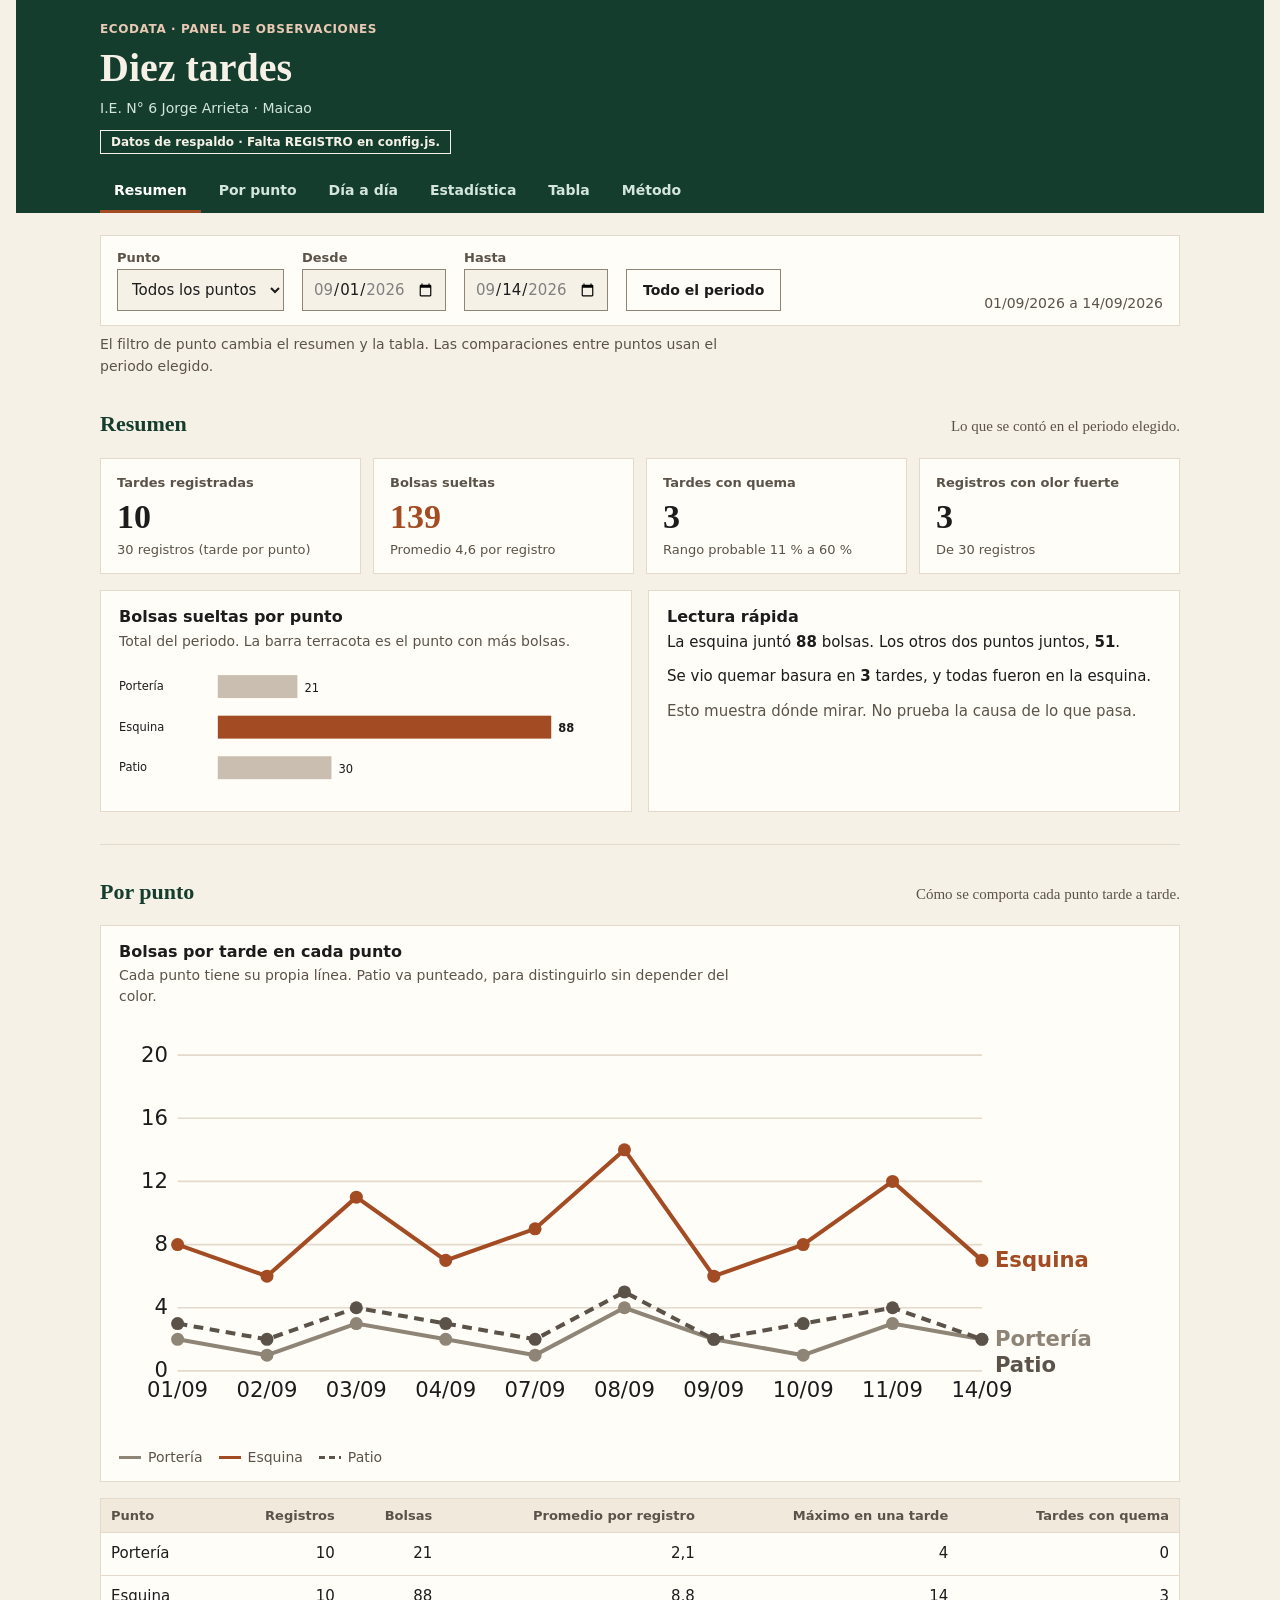
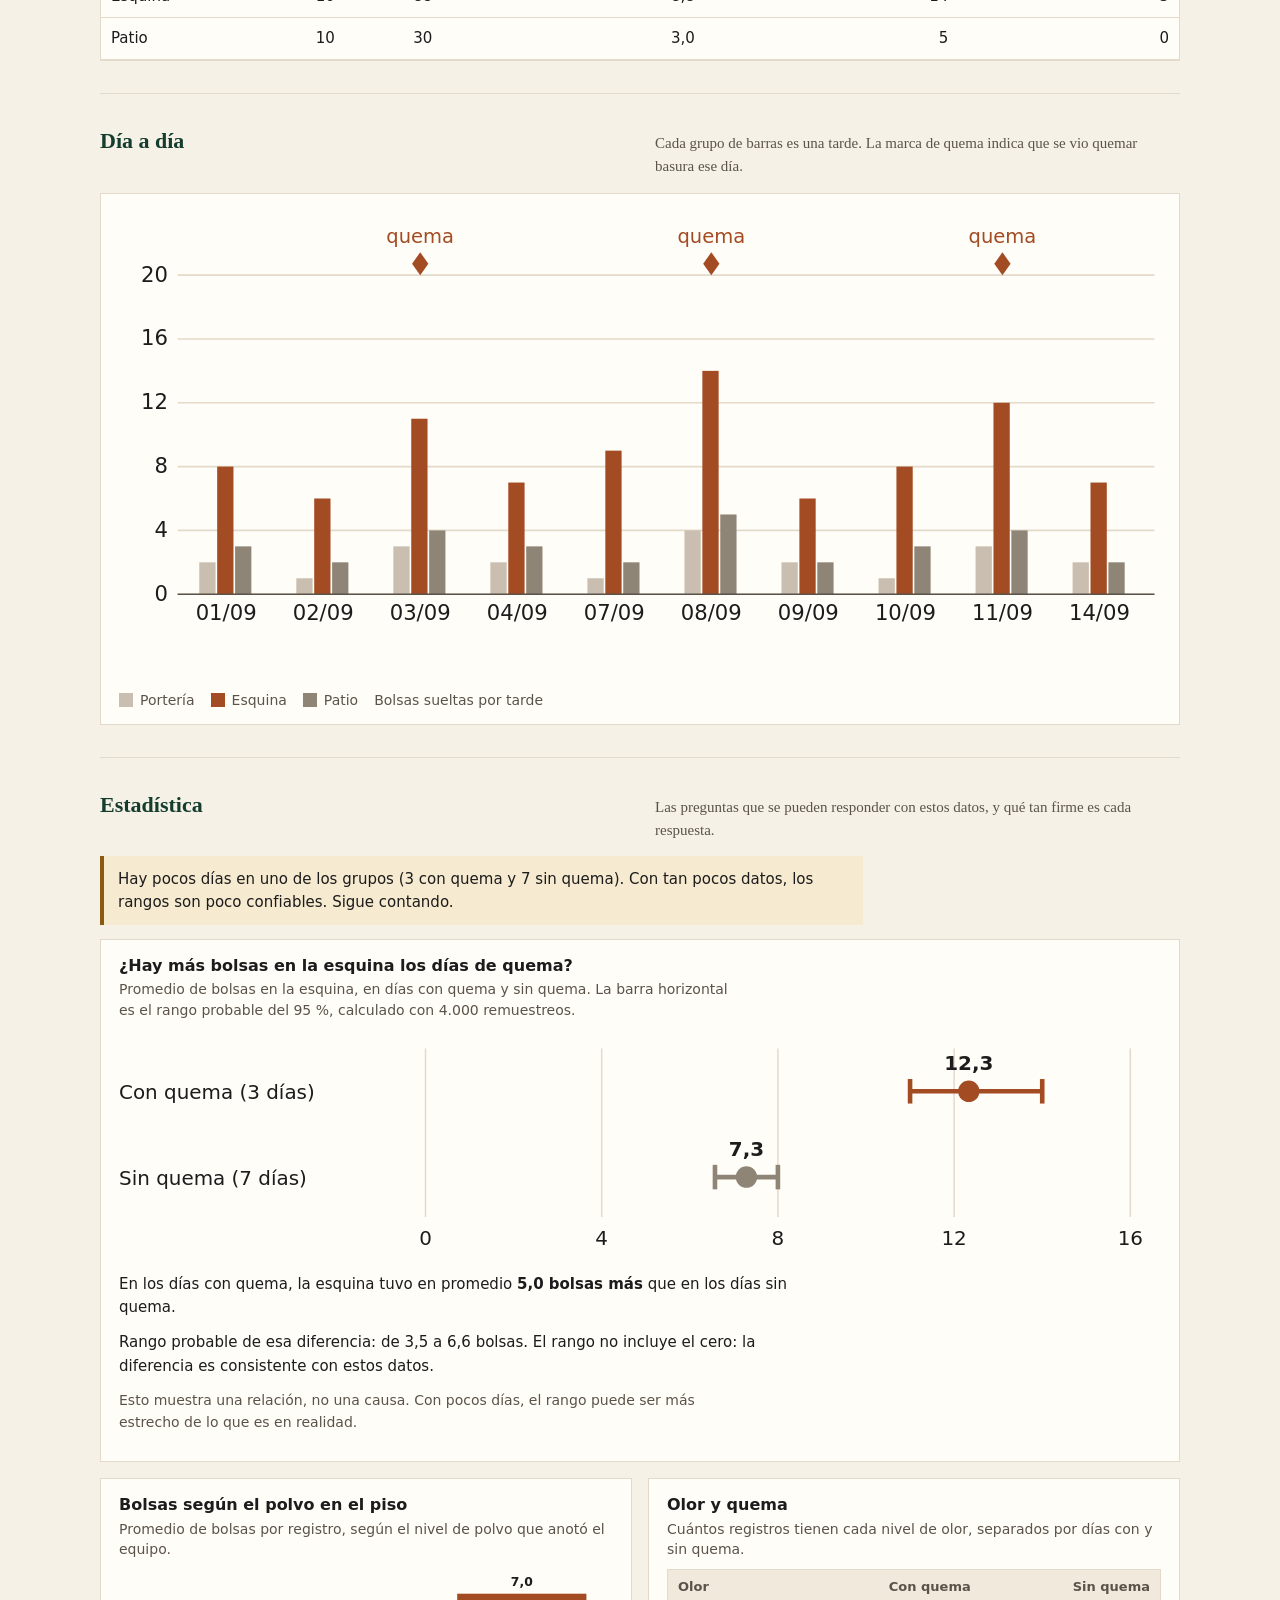
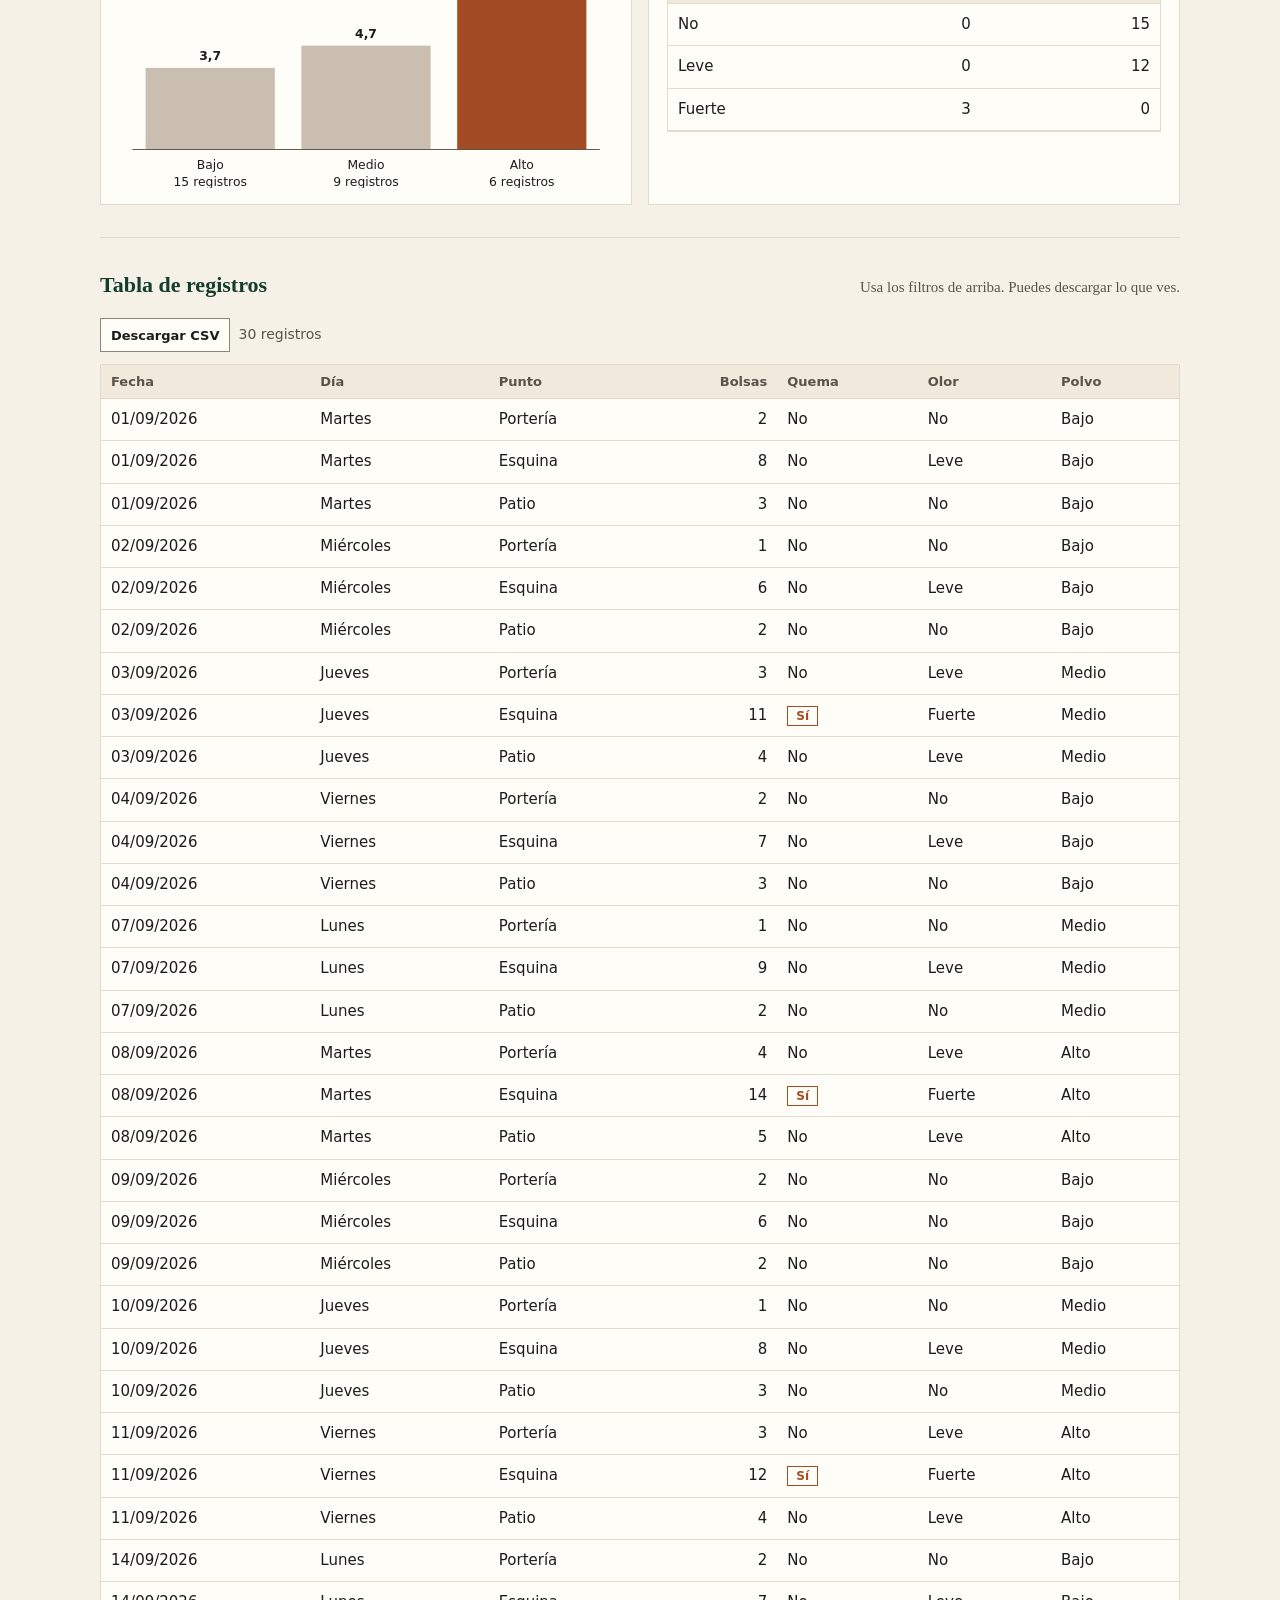
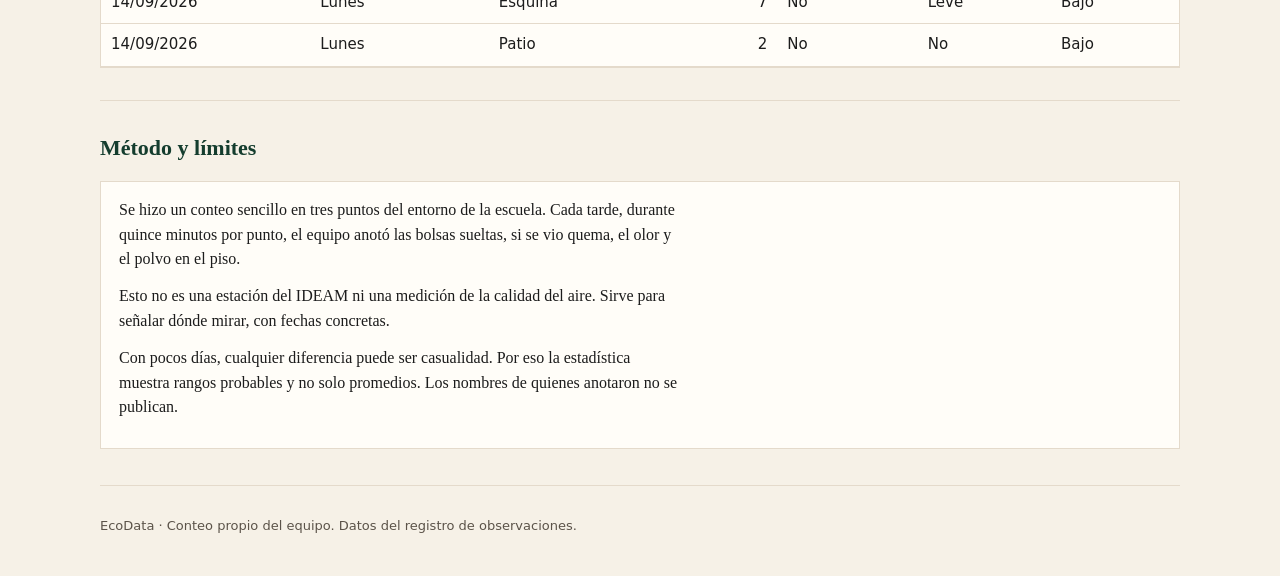
==== index.html @ 2ddc16bc "Add files via upload" ====
<!doctype html>
<html lang="es">
<head>
<meta charset="utf-8"/>
<meta name="viewport" content="width=device-width, initial-scale=1"/>
<title>EcoData · Panel de observaciones</title>
<link rel="stylesheet" href="ecodata.css?v=1"/>
</head>
<body>

<header class="top">
  <div class="wrap">
    <p class="kicker">ECODATA · PANEL DE OBSERVACIONES</p>
    <h1 id="titulo">Diez tardes alrededor de la escuela</h1>
    <p class="sub" id="subtitulo"></p>
    <span class="estado" id="estado" role="status">Cargando datos…</span>
    <nav class="nav" aria-label="Secciones">
      <a href="#resumen">Resumen</a>
      <a href="#puntos">Por punto</a>
      <a href="#fechas">Día a día</a>
      <a href="#estadistica">Estadística</a>
      <a href="#tabla">Tabla</a>
      <a href="#metodo">Método</a>
    </nav>
  </div>
</header>

<main class="wrap">

  <div class="filtros sans" role="search" aria-label="Filtros">
    <label>Punto
      <select id="f-punto">
        <option value="Todos">Todos los puntos</option>
        <option>Portería</option><option>Esquina</option><option>Patio</option>
      </select>
    </label>
    <label>Desde
      <input type="date" id="f-desde"/>
    </label>
    <label>Hasta
      <input type="date" id="f-hasta"/>
    </label>
    <button class="btn" type="button" id="f-todo">Todo el periodo</button>
    <span class="resumen-filtro" id="f-resumen"></span>
  </div>
  <p class="small muted sans" style="margin:8px 0 0">El filtro de punto cambia el resumen y la tabla. Las comparaciones entre puntos usan el periodo elegido.</p>

  <section class="bloque" id="resumen" aria-labelledby="t-resumen">
    <div class="encabezado">
      <h2 id="t-resumen">Resumen</h2>
      <p>Lo que se contó en el periodo elegido.</p>
    </div>
    <div class="kpis" id="kpis"></div>
    <div class="dos">
      <div class="panel">
        <h3>Bolsas sueltas por punto</h3>
        <p class="nota">Total del periodo. La barra terracota es el punto con más bolsas.</p>
        <div id="barras-puntos"></div>
      </div>
      <div class="panel">
        <h3>Lectura rápida</h3>
        <div id="lectura" class="sans" style="font-size:15px;line-height:1.5"></div>
      </div>
    </div>
  </section>

  <section class="bloque" id="puntos" aria-labelledby="t-puntos">
    <div class="encabezado">
      <h2 id="t-puntos">Por punto</h2>
      <p>Cómo se comporta cada punto tarde a tarde.</p>
    </div>
    <div class="panel">
      <h3>Bolsas por tarde en cada punto</h3>
      <p class="nota">Cada punto tiene su propia línea. Patio va punteado, para distinguirlo sin depender del color.</p>
      <div class="scroll" id="grafico-lineas"></div>
      <div class="leyenda sans" id="leyenda-lineas"></div>
    </div>
    <div class="tabla-wrap" style="margin-top:16px" id="tabla-puntos"></div>
  </section>

  <section class="bloque" id="fechas" aria-labelledby="t-fechas">
    <div class="encabezado">
      <h2 id="t-fechas">Día a día</h2>
      <p>Cada grupo de barras es una tarde. La marca de quema indica que se vio quemar basura ese día.</p>
    </div>
    <div class="panel">
      <div class="scroll" id="grafico-columnas"></div>
      <div class="leyenda sans">
        <span><i class="sw" style="background:var(--neutral)"></i>Portería</span>
        <span><i class="sw" style="background:var(--accent)"></i>Esquina</span>
        <span><i class="sw" style="background:var(--neutral-2)"></i>Patio</span>
        <span>Bolsas sueltas por tarde</span>
      </div>
    </div>
  </section>

  <section class="bloque" id="estadistica" aria-labelledby="t-est">
    <div class="encabezado">
      <h2 id="t-est">Estadística</h2>
      <p>Las preguntas que se pueden responder con estos datos, y qué tan firme es cada respuesta.</p>
    </div>
    <div id="alerta-est"></div>
    <div class="panel" style="margin-top:14px">
      <h3>¿Hay más bolsas en la esquina los días de quema?</h3>
      <p class="nota">Promedio de bolsas en la esquina, en días con quema y sin quema. La barra horizontal es el rango probable del 95 %, calculado con 4.000 remuestreos.</p>
      <div id="grafico-est"></div>
      <div id="texto-est" class="sans" style="font-size:15px;margin-top:10px"></div>
    </div>
    <div class="dos">
      <div class="panel">
        <h3>Bolsas según el polvo en el piso</h3>
        <p class="nota">Promedio de bolsas por registro, según el nivel de polvo que anotó el equipo.</p>
        <div id="grafico-polvo"></div>
      </div>
      <div class="panel">
        <h3>Olor y quema</h3>
        <p class="nota">Cuántos registros tienen cada nivel de olor, separados por días con y sin quema.</p>
        <div class="tabla-wrap" id="tabla-cruce"></div>
      </div>
    </div>
  </section>

  <section class="bloque" id="tabla" aria-labelledby="t-tabla">
    <div class="encabezado">
      <h2 id="t-tabla">Tabla de registros</h2>
      <p>Usa los filtros de arriba. Puedes descargar lo que ves.</p>
    </div>
    <div class="seg sans" style="margin-bottom:12px">
      <button class="btn pequeno" type="button" id="btn-csv">Descargar CSV</button>
      <span class="muted small" id="cuenta-tabla" style="align-self:center"></span>
    </div>
    <div class="tabla-wrap">
      <table class="tabla">
        <thead><tr><th>Fecha</th><th>Día</th><th>Punto</th><th class="n">Bolsas</th><th>Quema</th><th>Olor</th><th>Polvo</th></tr></thead>
        <tbody id="tbody"></tbody>
      </table>
    </div>
  </section>

  <section class="bloque" id="metodo" aria-labelledby="t-metodo">
    <div class="encabezado">
      <h2 id="t-metodo">Método y límites</h2>
    </div>
    <div class="panel">
      <p>Se hizo un conteo sencillo en tres puntos del entorno de la escuela. Cada tarde, durante quince minutos por punto, el equipo anotó las bolsas sueltas, si se vio quema, el olor y el polvo en el piso.</p>
      <p>Esto no es una estación del IDEAM ni una medición de la calidad del aire. Sirve para señalar dónde mirar, con fechas concretas.</p>
      <p>Con pocos días, cualquier diferencia puede ser casualidad. Por eso la estadística muestra rangos probables y no solo promedios. Los nombres de quienes anotaron no se publican.</p>
    </div>
  </section>

  <footer class="pie sans">EcoData · Conteo propio del equipo. Datos del registro de observaciones.</footer>
</main>

<script src="config.js?v=1"></script>
<script src="datos_base.js?v=1"></script>
<script src="ecodata.js?v=1"></script>
<script>
(function () {
  "use strict";
  var ED = window.ED, $ = function (id) { return document.getElementById(id); };
  var datos = [], fuente = "respaldo", motivo = "";
  var F = { punto: "Todos", desde: "", hasta: "" };

  $("titulo").textContent = (ED.CFG.PROYECTO || "EcoData").replace(/^EcoData · /, "") || "Panel";
  $("subtitulo").textContent = ED.CFG.SUBTITULO || "";
  document.title = ED.CFG.PROYECTO || "EcoData";

  function pintarEstado() {
    var el = $("estado");
    if (fuente === "vivo") { el.textContent = "Datos en vivo del registro"; el.classList.remove("warn"); }
    else { el.textContent = "Datos de respaldo" + (motivo ? " · " + motivo : ""); }
  }

  function kpi(lbl, val, det, destacado) {
    return '<div class="kpi' + (destacado ? " destacado" : "") + '"><div class="lbl">' + lbl + '</div><div class="val">' + val + '</div><div class="det">' + det + "</div></div>";
  }

  function pintarResumen(rowsPunto, rowsFechas) {
    var r = ED.resumen(rowsPunto);
    var quemaTxt = r.quemaIC ? "Rango probable " + ED.pct(r.quemaIC[0]) + " a " + ED.pct(r.quemaIC[1]) : "";
    $("kpis").innerHTML =
      kpi("Tardes registradas", ED.entero(r.tardes), r.filas + " registros (tarde por punto)") +
      kpi("Bolsas sueltas", ED.entero(r.bolsas), "Promedio " + ED.dec(r.promFila) + " por registro", true) +
      kpi("Tardes con quema", ED.entero(r.quemaDias), quemaTxt) +
      kpi("Registros con olor fuerte", ED.entero(r.olorFuerte), "De " + r.filas + " registros");

    var pp = ED.porPunto(rowsFechas);
    var maxTot = Math.max.apply(null, pp.map(function (p) { return p.total; }));
    $("barras-puntos").innerHTML = ED.barrasH(pp.map(function (p) {
      return { etiqueta: p.punto, valor: p.total, unidad: "bolsas", destacado: p.total === maxTot && p.total > 0 };
    }), "Bolsas por punto");

    var esq = pp.filter(function (p) { return p.punto === "Esquina"; })[0];
    var otros = pp.filter(function (p) { return p.punto !== "Esquina"; });
    var sumaOtros = otros.reduce(function (s, p) { return s + p.total; }, 0);
    var txt = [];
    if (rowsFechas.length) {
      txt.push("<p>La esquina juntó <strong>" + ED.entero(esq.total) + "</strong> bolsas. Los otros dos puntos juntos, <strong>" + ED.entero(sumaOtros) + "</strong>.</p>");
      txt.push("<p>Se vio quemar basura en <strong>" + ED.entero(esq.quemaDias) + "</strong> tardes, y todas fueron en la esquina.</p>");
      txt.push("<p class=\"muted\">Esto muestra dónde mirar. No prueba la causa de lo que pasa.</p>");
    } else {
      txt.push("<p>No hay registros en este periodo. Cambia las fechas o el punto.</p>");
    }
    $("lectura").innerHTML = txt.join("");
  }

  function pintarPuntos(rowsFechas) {
    var fechas = ED.fechasOrdenadas(rowsFechas);
    $("grafico-lineas").innerHTML = fechas.length ? ED.lineas(fechas, rowsFechas, "Bolsas por tarde en cada punto") : "<p class=\"muted\">Sin datos en el periodo.</p>";
    $("leyenda-lineas").innerHTML =
      '<span><i class="sw linea" style="background:var(--ink-soft)"></i>Portería</span>' +
      '<span><i class="sw linea" style="background:var(--accent)"></i>Esquina</span>' +
      '<span><i class="sw linea" style="background:repeating-linear-gradient(90deg,var(--ink2) 0 6px,transparent 6px 10px)"></i>Patio</span>';
    var pp = ED.porPunto(rowsFechas);
    var filas = pp.map(function (p) {
      return "<tr><td>" + ED.esc(p.punto) + '</td><td class="n">' + ED.entero(p.filas) + '</td><td class="n">' + ED.entero(p.total) +
        '</td><td class="n">' + ED.dec(p.prom) + '</td><td class="n">' + ED.entero(p.max) + '</td><td class="n">' + ED.entero(p.quemaDias) + "</td></tr>";
    }).join("");
    $("tabla-puntos").innerHTML = '<table class="tabla"><thead><tr><th>Punto</th><th class="n">Registros</th><th class="n">Bolsas</th><th class="n">Promedio por registro</th><th class="n">Máximo en una tarde</th><th class="n">Tardes con quema</th></tr></thead><tbody>' + filas + "</tbody></table>";
  }

  function pintarFechas(rowsFechas) {
    var fechas = ED.fechasOrdenadas(rowsFechas);
    $("grafico-columnas").innerHTML = fechas.length ? ED.columnas(fechas, rowsFechas, "Bolsas por día y punto") : "<p class=\"muted\">Sin datos en el periodo.</p>";
  }

  function pintarEstadistica(rowsFechas) {
    var esq = rowsFechas.filter(function (r) { return r.punto === "Esquina"; });
    var con = esq.filter(function (r) { return r.quema; }).map(function (r) { return r.bolsas; });
    var sin = esq.filter(function (r) { return !r.quema; }).map(function (r) { return r.bolsas; });
    var alerta = "";
    if (con.length < 5 || sin.length < 5) {
      alerta = '<div class="aviso warn">Hay pocos días en uno de los grupos (' + con.length + " con quema y " + sin.length + " sin quema). Con tan pocos datos, los rangos son poco confiables. Sigue contando.</div>";
    }
    $("alerta-est").innerHTML = alerta;
    if (con.length && sin.length) {
      var mc = ED.media(con), ms = ED.media(sin), dif = mc - ms;
      var icC = ED.ic95(con, 20260915), icS = ED.ic95(sin, 20260916), icD = ED.icDiferencia(con, sin, 20260917);
      $("grafico-est").innerHTML = ED.intervalos([
        { etiqueta: "Con quema (" + con.length + " días)", media: mc, ic: icC, color: "var(--accent)" },
        { etiqueta: "Sin quema (" + sin.length + " días)", media: ms, ic: icS, color: "var(--ink-soft)" }
      ], "Promedio y rango probable en la esquina");
      var signo = dif >= 0 ? "más" : "menos";
      var t = "<p>En los días con quema, la esquina tuvo en promedio <strong>" + ED.dec(Math.abs(dif)) + " bolsas " + signo + "</strong> que en los días sin quema.</p>";
      if (icD) {
        var cruza = icD[0] <= 0 && icD[1] >= 0;
        t += "<p>Rango probable de esa diferencia: de " + ED.dec(icD[0]) + " a " + ED.dec(icD[1]) + " bolsas. " +
          (cruza ? "El rango incluye el cero, así que con estos datos no se puede descartar que sea casualidad."
                 : "El rango no incluye el cero: la diferencia es consistente con estos datos.") + "</p>";
      }
      t += '<p class="muted small">Esto muestra una relación, no una causa. Con pocos días, el rango puede ser más estrecho de lo que es en realidad.</p>';
      $("texto-est").innerHTML = t;
    } else {
      $("grafico-est").innerHTML = "";
      $("texto-est").innerHTML = "<p class=\"muted\">Se necesitan días con y sin quema en la esquina para comparar. Cambia el periodo.</p>";
    }

    var pol = ED.porNivel(rowsFechas, "polvo", ED.POLVOS);
    var maxP = pol.reduce(function (m, p) { return p.prom != null && p.prom > m.prom ? p : m; }, { prom: -1, nivel: "" });
    $("grafico-polvo").innerHTML = ED.barrasV(pol.map(function (p) {
      return { etiqueta: p.nivel, valor: p.prom || 0, n: p.n, destacado: p.nivel === maxP.nivel };
    }), "Promedio de bolsas según el polvo");

    var cr = ED.cruce(rowsFechas);
    var filasCr = cr.map(function (c) {
      return "<tr><td>" + ED.esc(c.olor) + '</td><td class="n">' + c.conQuema + '</td><td class="n">' + c.sinQuema + "</td></tr>";
    }).join("");
    $("tabla-cruce").innerHTML = '<table class="tabla"><thead><tr><th>Olor</th><th class="n">Con quema</th><th class="n">Sin quema</th></tr></thead><tbody>' + filasCr + "</tbody></table>";
  }

  function filasTabla(rows) {
    return rows.slice().sort(function (a, b) {
      if (a.fecha !== b.fecha) return a.fecha < b.fecha ? -1 : 1;
      return ED.PUNTOS.indexOf(a.punto) - ED.PUNTOS.indexOf(b.punto);
    });
  }

  var filtradasTabla = [];
  function pintarTabla(rowsPunto) {
    filtradasTabla = filasTabla(rowsPunto);
    $("tbody").innerHTML = ED.tablaHtml(filtradasTabla);
    $("cuenta-tabla").textContent = filtradasTabla.length + " registros";
  }

  function pintarTodo() {
    var rowsFechas = ED.filtrar(datos, F, false);
    var rowsPunto = ED.filtrar(datos, F, true);
    pintarResumen(rowsPunto, rowsFechas);
    pintarPuntos(rowsFechas);
    pintarFechas(rowsFechas);
    pintarEstadistica(rowsFechas);
    pintarTabla(rowsPunto);
    var resumenTxt = rowsFechas.length ? ED.fechaLarga(ED.fechasOrdenadas(rowsFechas)[0]) + " a " + ED.fechaLarga(ED.fechasOrdenadas(rowsFechas).slice(-1)[0]) : "Sin datos";
    $("f-resumen").textContent = resumenTxt;
  }

  function fijarRango() {
    var fechas = ED.unicos(datos.map(function (r) { return r.fecha; })).sort();
    if (!fechas.length) return;
    $("f-desde").min = $("f-hasta").min = fechas[0];
    $("f-desde").max = $("f-hasta").max = fechas[fechas.length - 1];
    F.desde = fechas[0]; F.hasta = fechas[fechas.length - 1];
    $("f-desde").value = F.desde; $("f-hasta").value = F.hasta;
  }

  $("f-punto").addEventListener("change", function (e) { F.punto = e.target.value; pintarTodo(); });
  $("f-desde").addEventListener("change", function (e) { F.desde = e.target.value; pintarTodo(); });
  $("f-hasta").addEventListener("change", function (e) { F.hasta = e.target.value; pintarTodo(); });
  $("f-todo").addEventListener("click", function () { fijarRango(); pintarTodo(); });
  $("btn-csv").addEventListener("click", function () {
    ED.descargar("ecodata-observaciones.csv", ED.csv(filtradasTabla));
  });

  function marcarNav() {
    var h = location.hash || "#resumen";
    document.querySelectorAll(".nav a").forEach(function (a) {
      a.setAttribute("aria-current", a.getAttribute("href") === h ? "true" : "false");
    });
  }
  window.addEventListener("hashchange", marcarNav);
  marcarNav();

  ED.cargar().then(function (r) {
    datos = r.datos || [];
    fuente = r.fuente; motivo = r.motivo || "";
    pintarEstado();
    fijarRango();
    pintarTodo();
  });
})();
</script>
</body>
</html>
---- ecodata.css ----
/* EcoData · estilos compartidos. Papel, tinta verde oscuro y terracota para destacar la esquina.
   Cada color es un token; el tema oscuro los redefine. */
:root {
  --bg: #f6f1e7;
  --card: #fffdf8;
  --card-2: #f0e9dc;
  --fg: #1c1c1c;
  --ink2: #5b5349;
  --ink-soft: #8f8577;
  --rule: #e4dacb;
  --green: #143d2e;
  --green-2: #1f5a44;
  --accent: #a34b22;
  --accent-soft: #f3e1d6;
  --neutral: #c9beaf;
  --neutral-2: #8f8577;
  --good: #2f6b4f;
  --warn: #8a5a12;
  --warn-soft: #f6ead0;
  color-scheme: light;
}
@media (prefers-color-scheme: dark) {
  :root:not([data-theme="light"]) {
    --bg: #15130f;
    --card: #1e1b16;
    --card-2: #26221c;
    --fg: #f1ebe0;
    --ink2: #b8ad9d;
    --ink-soft: #8a806f;
    --rule: #3a342b;
    --green: #9fd3ba;
    --green-2: #6fb596;
    --accent: #e08a5c;
    --accent-soft: #3a2519;
    --neutral: #5d554a;
    --neutral-2: #7a7063;
    --good: #9fd3ba;
    --warn: #e8c27a;
    --warn-soft: #3a2f16;
    color-scheme: dark;
  }
}
:root[data-theme="dark"] {
  --bg: #15130f;
  --card: #1e1b16;
  --card-2: #26221c;
  --fg: #f1ebe0;
  --ink2: #b8ad9d;
  --ink-soft: #8a806f;
  --rule: #3a342b;
  --green: #9fd3ba;
  --green-2: #6fb596;
  --accent: #e08a5c;
  --accent-soft: #3a2519;
  --neutral: #5d554a;
  --neutral-2: #7a7063;
  --good: #9fd3ba;
  --warn: #e8c27a;
  --warn-soft: #3a2f16;
  color-scheme: dark;
}

* { box-sizing: border-box; }
body {
  margin: 0;
  background: var(--bg);
  color: var(--fg);
  font: 16px/1.55 Georgia, "Times New Roman", serif;
  padding-left: max(16px, env(safe-area-inset-left, 0px));
  padding-right: max(16px, env(safe-area-inset-right, 0px));
}
.sans, button, input, select, textarea, table, .chart text {
  font-family: "Segoe UI", system-ui, -apple-system, Roboto, Arial, sans-serif;
}
main, .wrap { max-width: 1080px; margin: 0 auto; }
h1, h2, h3 { text-wrap: balance; line-height: 1.2; }
h1 { font-size: clamp(26px, 5vw, 40px); margin: 0; color: var(--green); }
h2 { font-size: 22px; margin: 0 0 6px; color: var(--green); }
h3 { font-size: 16px; margin: 0 0 6px; font-family: "Segoe UI", system-ui, sans-serif; }
p { margin: 0 0 12px; max-width: 70ch; }
.muted { color: var(--ink2); }
.small { font-size: 14px; }
.kicker { font: 600 12px/1.2 "Segoe UI", system-ui, sans-serif; letter-spacing: .05em; color: var(--accent); margin: 0 0 8px; }
a { color: var(--green); }
:focus-visible { outline: 3px solid var(--accent); outline-offset: 2px; }

/* Cabecera y navegación */
.top { background: var(--green); color: var(--bg); padding: 22px 0 0; }
.top .wrap { padding-bottom: 0; }
.top .kicker { color: #e9c9b3; }
.top h1 { color: var(--bg); }
.top .sub { color: #d4e6dc; margin: 6px 0 0; font-family: "Segoe UI", system-ui, sans-serif; font-size: 14px; }
.estado { display: inline-block; font: 600 12px "Segoe UI", system-ui, sans-serif; padding: 4px 10px; border: 1px solid currentColor; margin-top: 10px; }
.nav { display: flex; gap: 4px; overflow-x: auto; margin-top: 16px; }
.nav a {
  color: #d4e6dc; text-decoration: none; padding: 12px 14px; white-space: nowrap;
  font: 600 14px "Segoe UI", system-ui, sans-serif; border-bottom: 3px solid transparent;
}
.nav a[aria-current="true"] { color: #fff; border-bottom-color: var(--accent); }
.nav a:hover { color: #fff; }
.top a:focus-visible { outline-color: #fff; }

/* Filtros */
.filtros {
  display: flex; flex-wrap: wrap; gap: 12px 18px; align-items: end;
  background: var(--card); border: 1px solid var(--rule); padding: 14px 16px; margin: 22px 0 0;
}
.filtros label { display: grid; gap: 4px; font: 600 13px "Segoe UI", system-ui, sans-serif; color: var(--ink2); min-width: 0; }
select, input[type="text"], input[type="date"], input[type="number"], input[type="password"] {
  font-size: 15px; padding: 9px 10px; min-height: 42px; background: var(--bg); color: var(--fg);
  border: 1px solid var(--ink-soft); border-radius: 0; min-width: 0; width: 100%;
}
.filtros .resumen-filtro { font: 14px "Segoe UI", system-ui, sans-serif; color: var(--ink2); margin-left: auto; }

/* Secciones */
section.bloque { padding: 34px 0 6px; scroll-margin-top: 60px; }
section.bloque + section.bloque { border-top: 1px solid var(--rule); margin-top: 26px; }
.encabezado { display: flex; flex-wrap: wrap; justify-content: space-between; gap: 6px 16px; align-items: baseline; margin-bottom: 14px; }
.encabezado p { margin: 0; color: var(--ink2); font-size: 15px; }

/* Tarjetas e indicadores */
.kpis { display: grid; grid-template-columns: repeat(4, minmax(0, 1fr)); gap: 12px; }
@media (max-width: 860px) { .kpis { grid-template-columns: repeat(2, minmax(0, 1fr)); } }
@media (max-width: 420px) { .kpis { grid-template-columns: 1fr; } }
.kpi { background: var(--card); border: 1px solid var(--rule); padding: 16px 16px 14px; min-width: 0; }
.kpi .lbl { font: 600 13px/1.3 "Segoe UI", system-ui, sans-serif; color: var(--ink2); }
.kpi .val { font: 700 34px/1.1 Georgia, serif; color: var(--fg); margin-top: 6px; font-variant-numeric: tabular-nums; overflow-wrap: anywhere; }
.kpi.destacado .val { color: var(--accent); }
.kpi .det { font: 13px/1.4 "Segoe UI", system-ui, sans-serif; color: var(--ink2); margin-top: 6px; }

.dos { display: grid; grid-template-columns: minmax(0, 1fr) minmax(0, 1fr); gap: 16px; margin-top: 16px; }
@media (max-width: 860px) { .dos { grid-template-columns: 1fr; } }
.panel { background: var(--card); border: 1px solid var(--rule); padding: 16px 18px; min-width: 0; }
.panel > h3 { margin-bottom: 4px; }
.panel .nota { font: 14px/1.45 "Segoe UI", system-ui, sans-serif; color: var(--ink2); margin: 0 0 10px; }

/* Gráficos */
.scroll { overflow-x: auto; }
.chart { width: 100%; height: auto; display: block; }
.scroll .chart { min-width: 620px; }
.chart text { fill: var(--fg); font-size: 13px; }
.chart .eje text { fill: var(--ink2); font-size: 12px; }
.chart .etiq { fill: var(--ink2); }
.leyenda { display: flex; flex-wrap: wrap; gap: 6px 16px; font: 14px "Segoe UI", system-ui, sans-serif; color: var(--ink2); margin: 10px 0 0; }
.leyenda span { display: inline-flex; align-items: center; gap: 7px; }
.sw { width: 14px; height: 14px; display: inline-block; flex: none; }
.sw.linea { height: 3px; width: 22px; }

/* Tablas */
.tabla { width: 100%; border-collapse: collapse; font-size: 15px; }
.tabla th, .tabla td { text-align: left; padding: 9px 10px; border-bottom: 1px solid var(--rule); }
.tabla th { font: 600 13px "Segoe UI", system-ui, sans-serif; color: var(--ink2); background: var(--card-2); }
.tabla td.n, .tabla th.n { text-align: right; font-variant-numeric: tabular-nums; }
.tabla tr:hover td { background: var(--card-2); }
.tabla-wrap { overflow-x: auto; background: var(--card); border: 1px solid var(--rule); }
.pill { display: inline-block; font: 600 12px "Segoe UI", system-ui, sans-serif; padding: 2px 8px; border: 1px solid var(--accent); color: var(--accent); white-space: nowrap; }
.pill.ok { border-color: var(--good); color: var(--good); }

/* Botones y controles */
.btn {
  font: 600 14px "Segoe UI", system-ui, sans-serif; min-height: 42px; padding: 9px 16px; cursor: pointer;
  background: var(--card); color: var(--fg); border: 1px solid var(--ink-soft); border-radius: 0;
}
.btn.primario { background: var(--green); color: var(--bg); border-color: var(--green); }
.btn.peligro { color: var(--accent); border-color: var(--accent); }
.btn:disabled { opacity: .55; cursor: default; }
.btn.pequeno { min-height: 34px; padding: 5px 10px; font-size: 13px; }
.seg { display: flex; flex-wrap: wrap; gap: 8px; }
.seg button[aria-pressed="true"] { background: var(--green); color: var(--bg); border-color: var(--green); }

.aviso { border-left: 4px solid var(--accent); background: var(--accent-soft); padding: 12px 14px; font: 15px/1.5 "Segoe UI", system-ui, sans-serif; margin: 14px 0 0; max-width: 80ch; }
.aviso.ok { border-color: var(--good); background: transparent; }
.aviso.warn { border-color: var(--warn); background: var(--warn-soft); }

/* Formularios del registro */
.formulario { display: grid; grid-template-columns: repeat(3, minmax(0, 1fr)); gap: 12px 16px; }
@media (max-width: 760px) { .formulario { grid-template-columns: 1fr 1fr; } }
@media (max-width: 480px) { .formulario { grid-template-columns: 1fr; } }
.formulario label { display: grid; gap: 4px; font: 600 13px "Segoe UI", system-ui, sans-serif; color: var(--ink2); min-width: 0; }
.formulario .acciones { grid-column: 1 / -1; display: flex; flex-wrap: wrap; gap: 10px; align-items: center; }
.formulario .acciones .msg { font: 15px "Segoe UI", system-ui, sans-serif; }

/* Texto solo para lectores de pantalla */
.sr { position: absolute; width: 1px; height: 1px; overflow: hidden; clip: rect(0 0 0 0); white-space: nowrap; }

footer.pie { font: 13px/1.5 "Segoe UI", system-ui, sans-serif; color: var(--ink2); padding: 30px 0 40px; margin-top: 30px; border-top: 1px solid var(--rule); }

@media (prefers-reduced-motion: reduce) { * { scroll-behavior: auto !important; } }
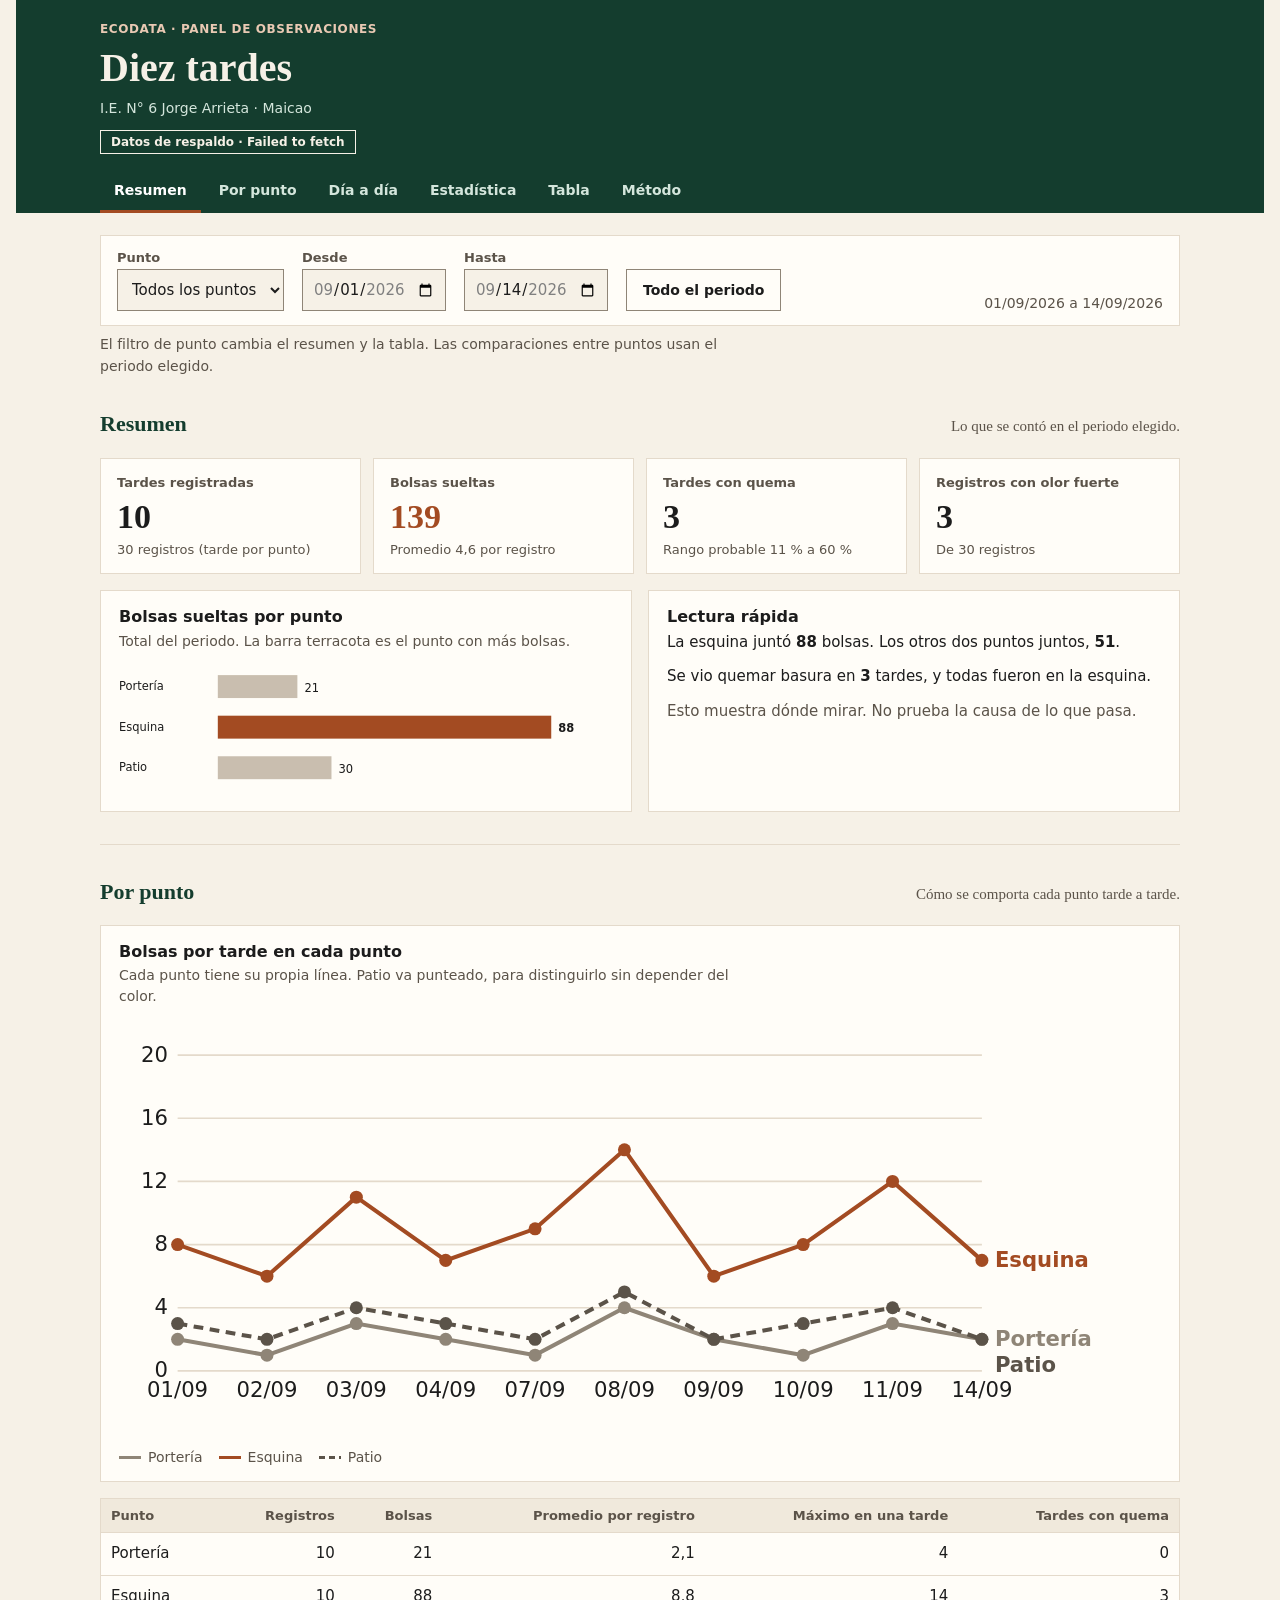
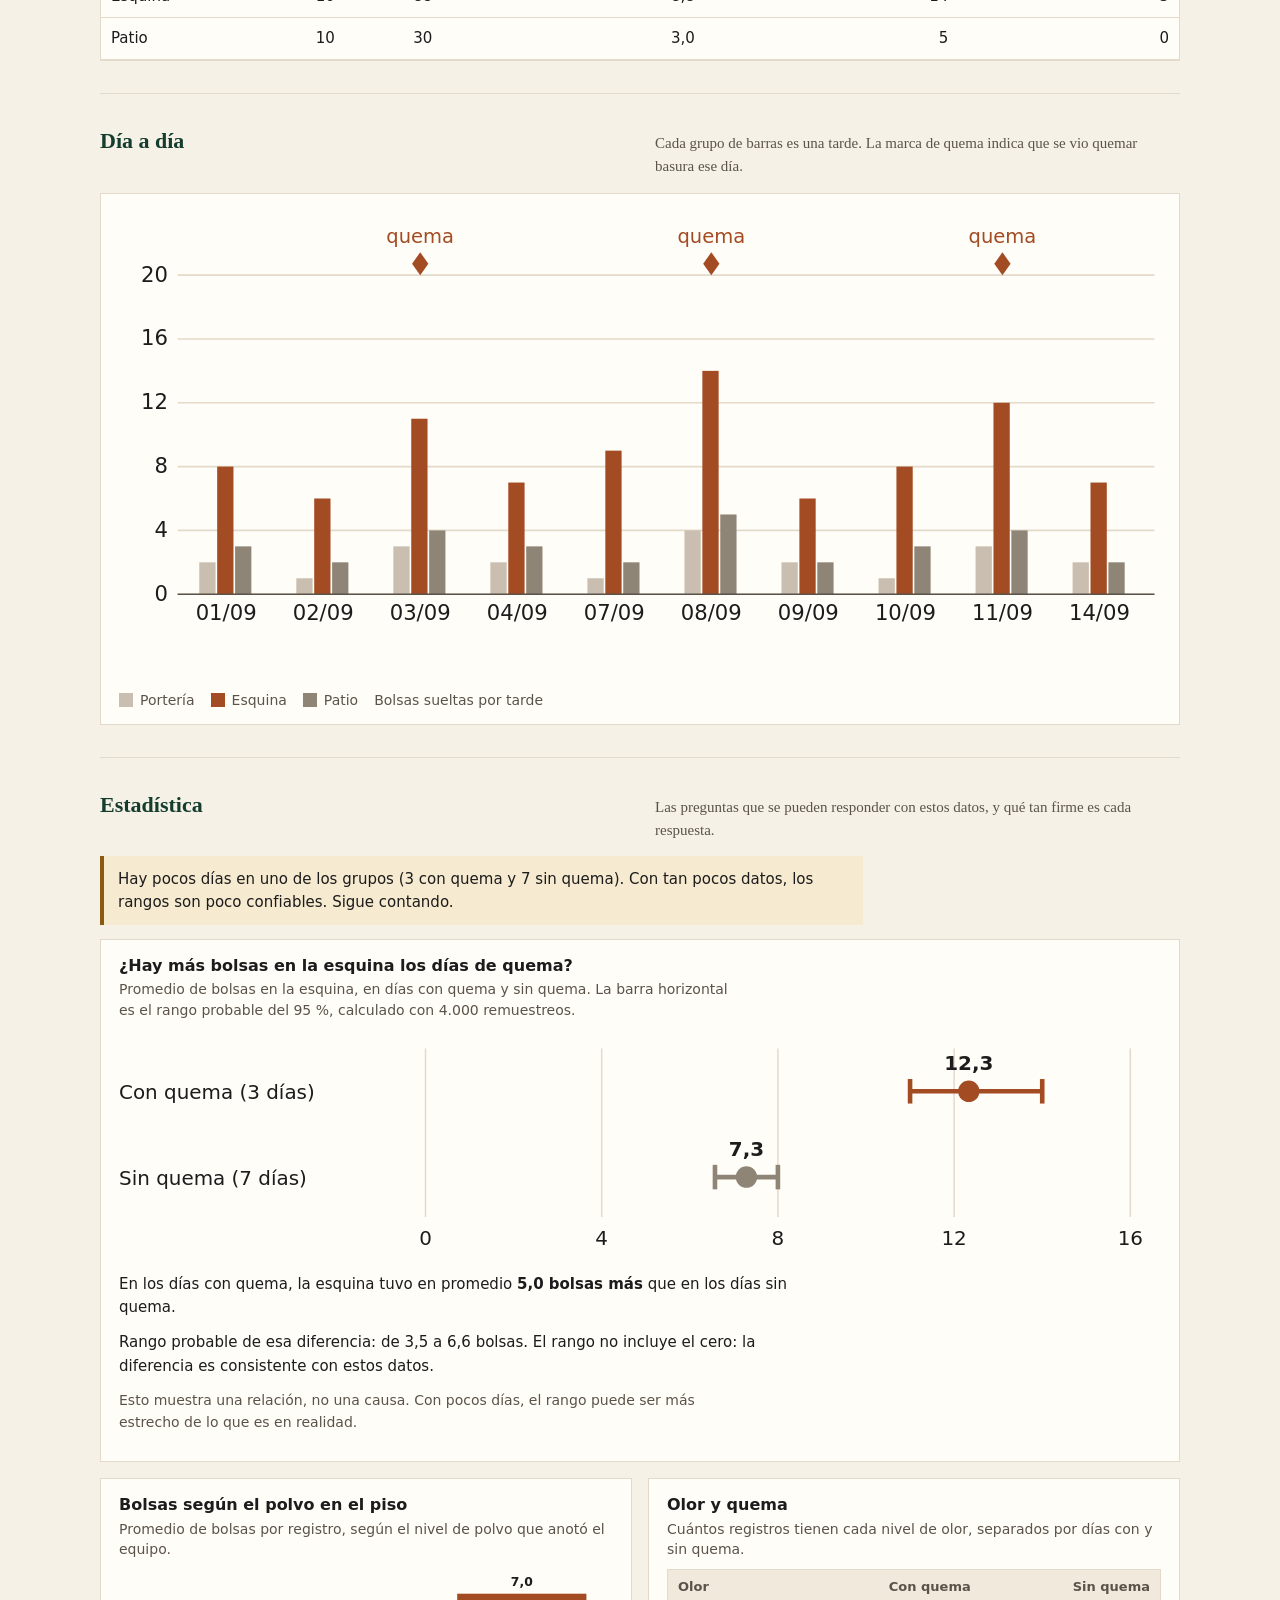
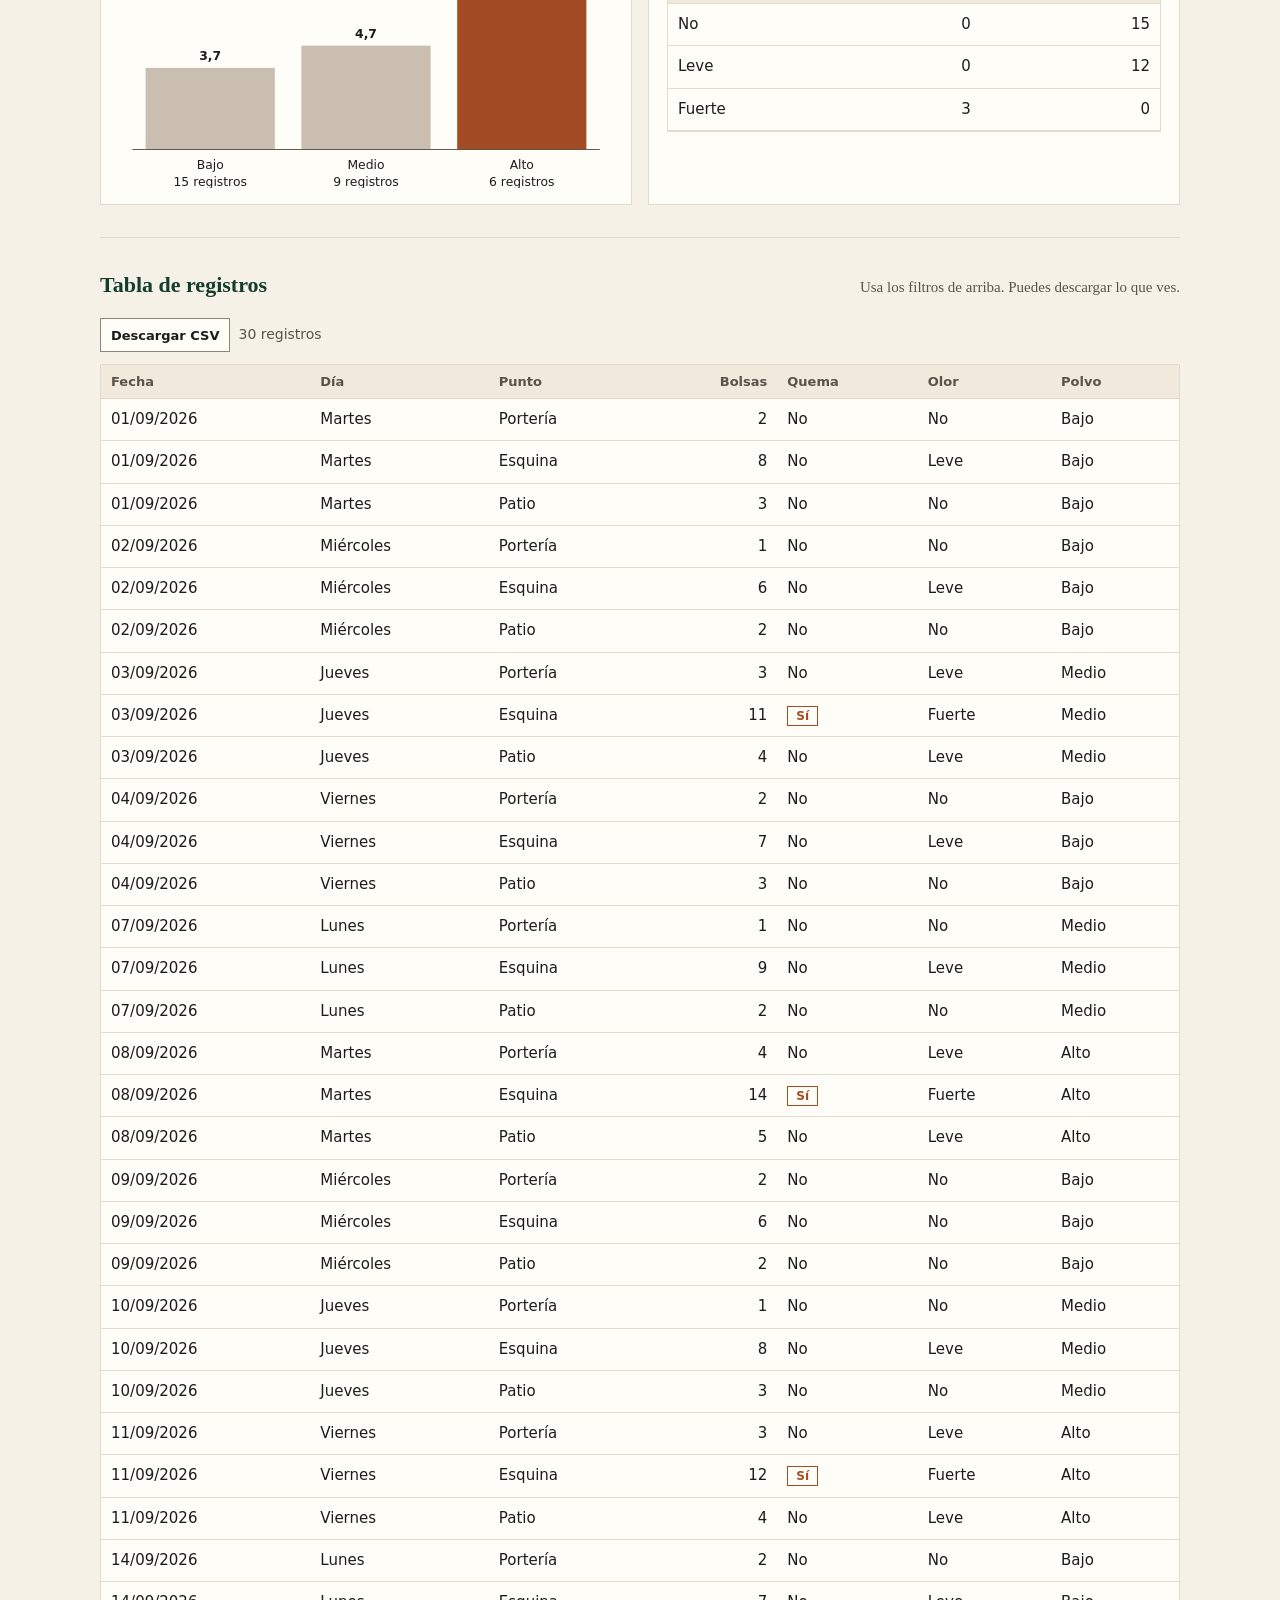
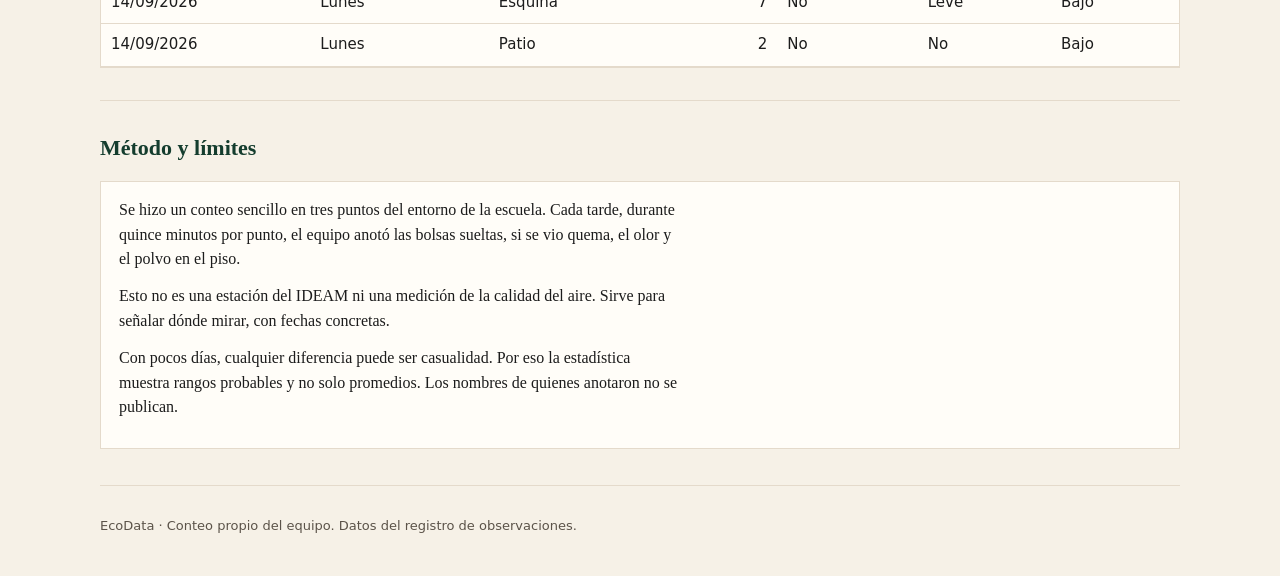
==== commit d52defdd: "Add files via upload" ====
--- a/index.html
+++ b/index.html
@@ -4,7 +4,7 @@
 <meta charset="utf-8"/>
 <meta name="viewport" content="width=device-width, initial-scale=1"/>
 <title>EcoData · Panel de observaciones</title>
-<link rel="stylesheet" href="ecodata.css?v=1"/>
+<link rel="stylesheet" href="ecodata.css?v=2"/>
 </head>
 <body>
 
@@ -151,9 +151,9 @@
   <footer class="pie sans">EcoData · Conteo propio del equipo. Datos del registro de observaciones.</footer>
 </main>
 
-<script src="config.js?v=1"></script>
-<script src="datos_base.js?v=1"></script>
-<script src="ecodata.js?v=1"></script>
+<script src="config.js?v=2"></script>
+<script src="datos_base.js?v=2"></script>
+<script src="ecodata.js?v=2"></script>
 <script>
 (function () {
   "use strict";
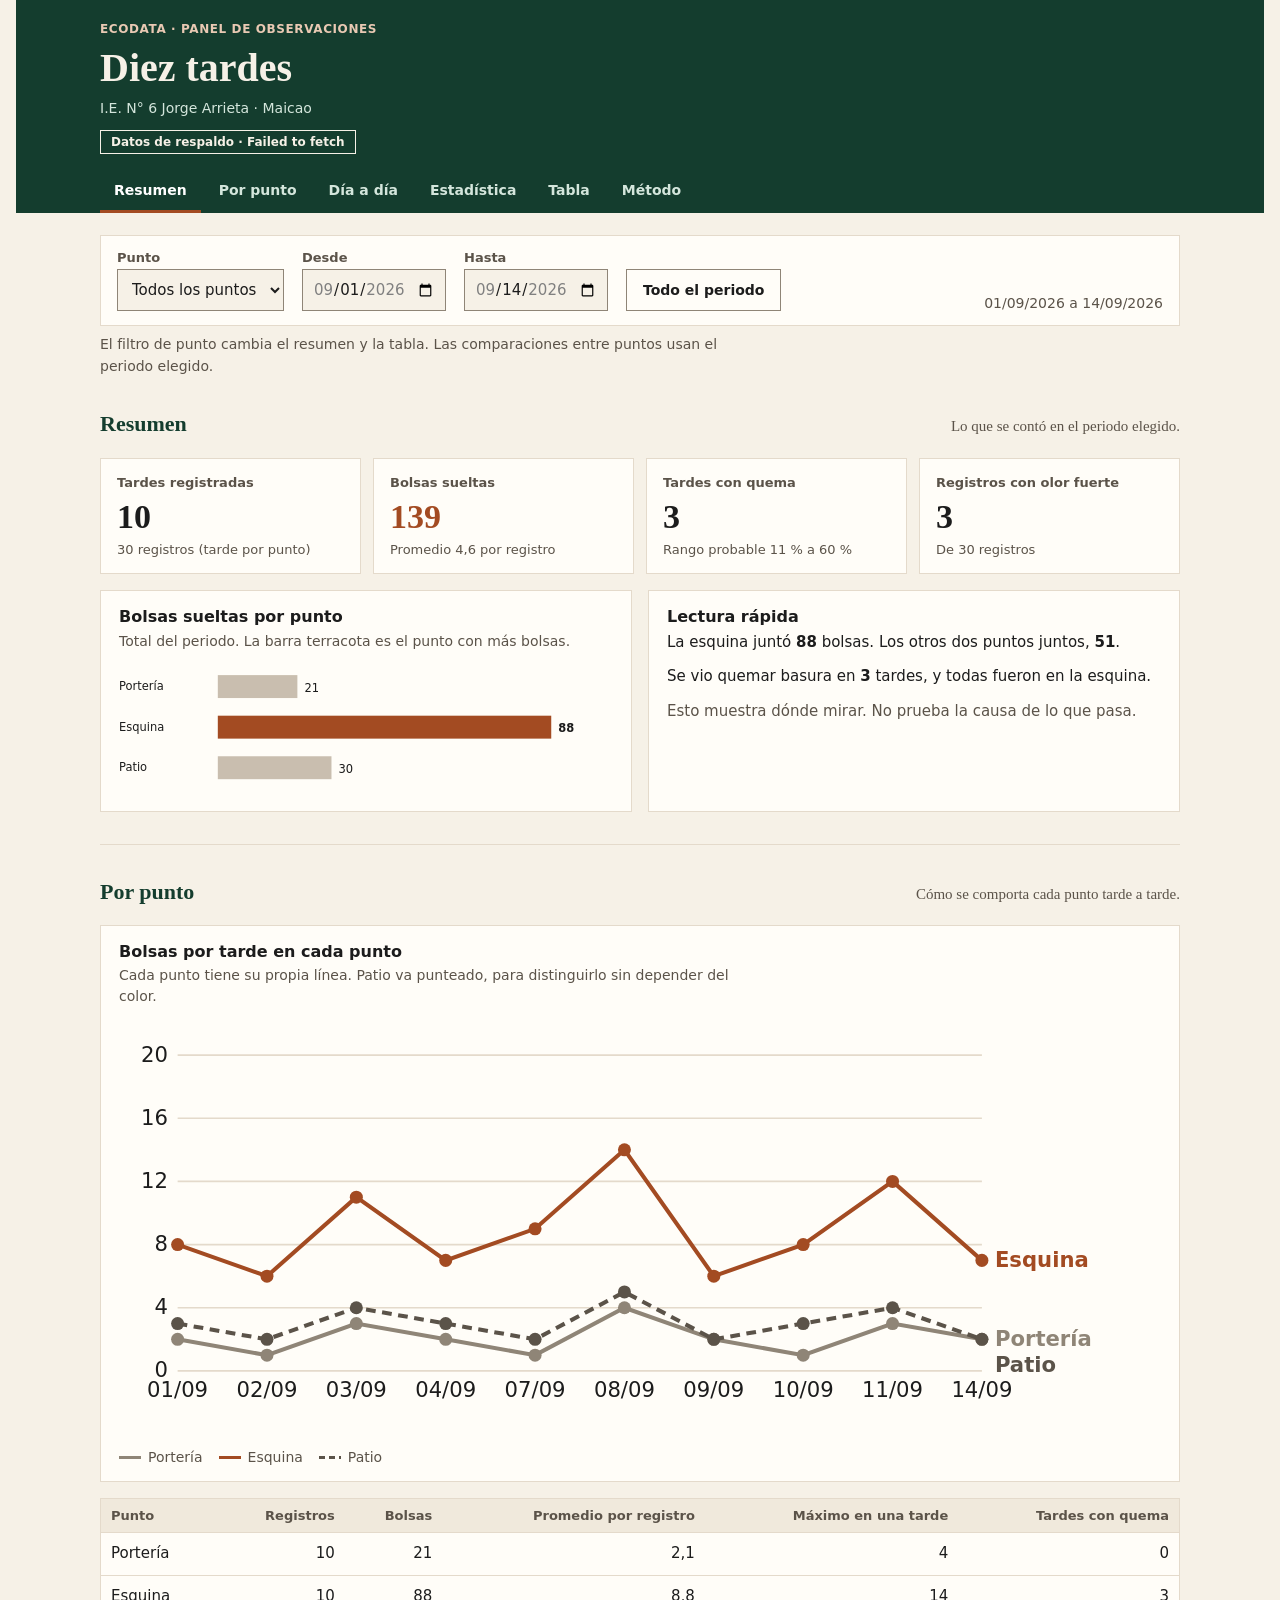
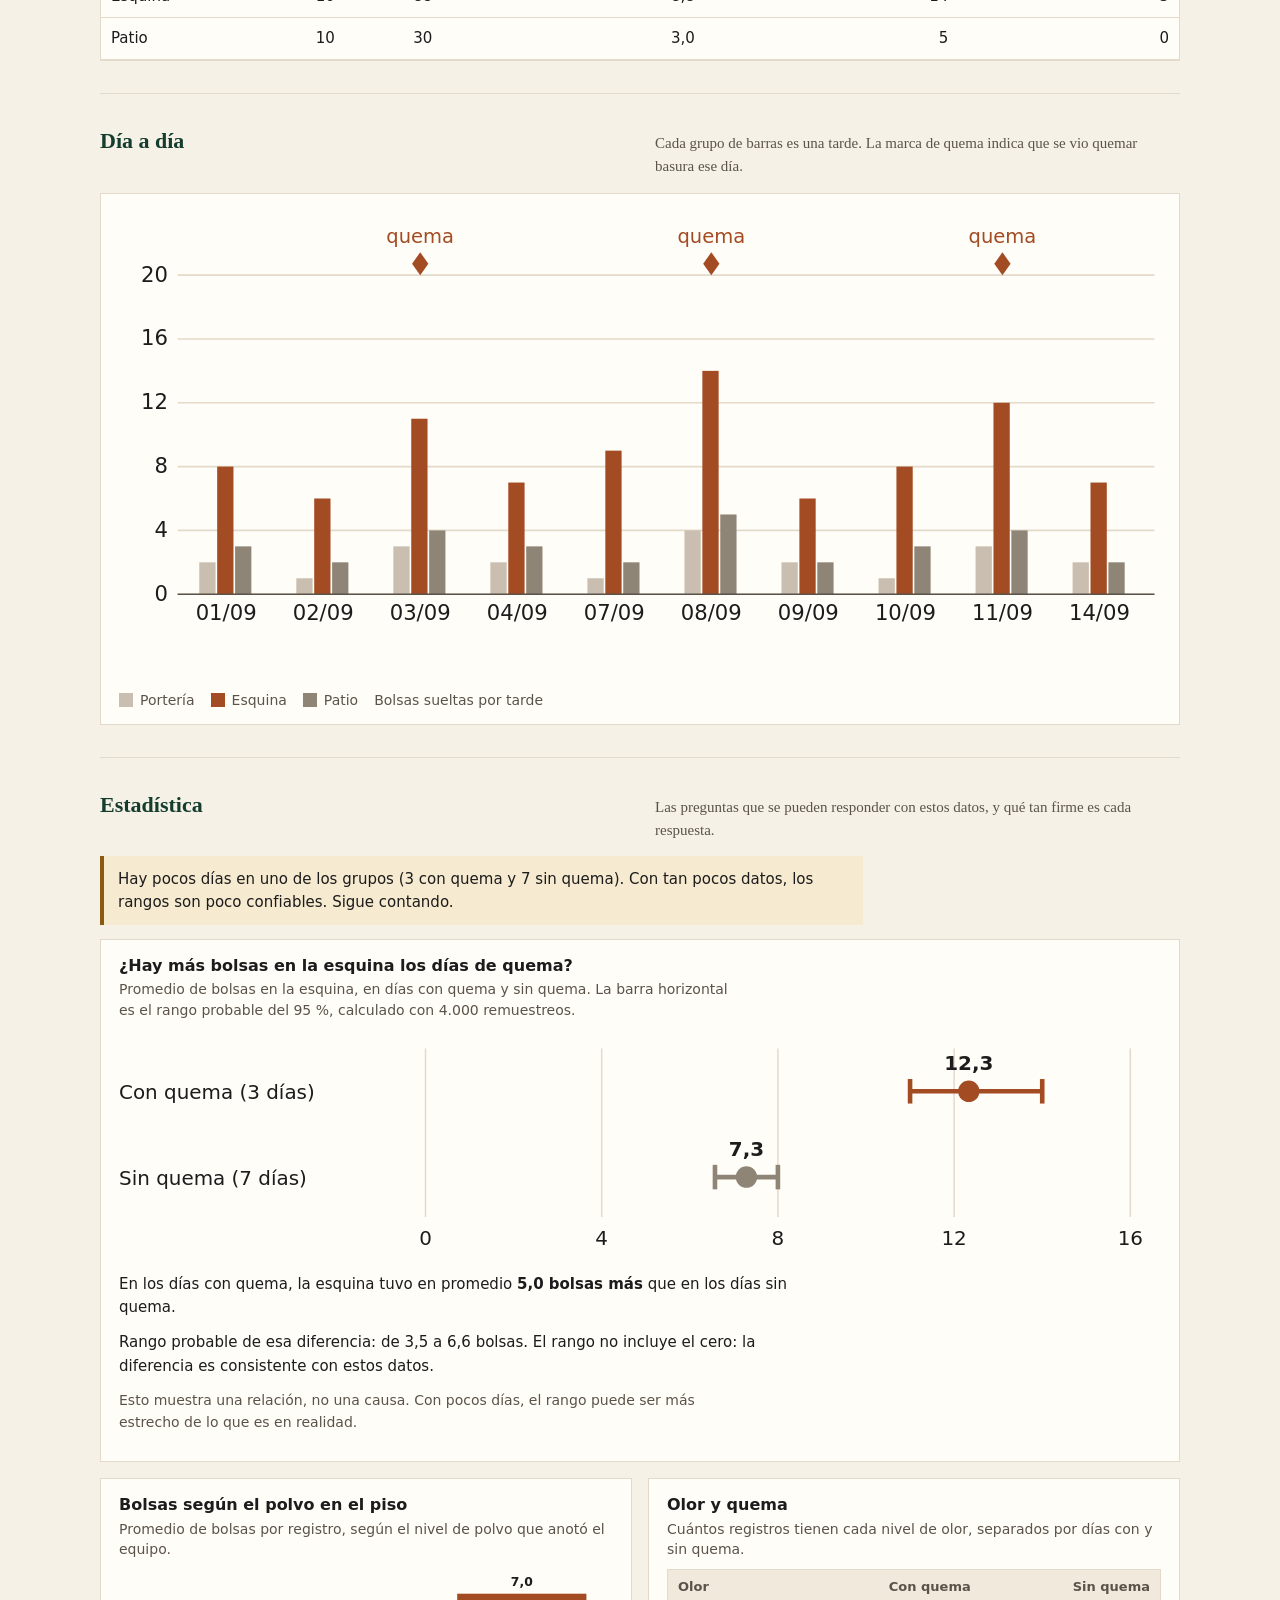
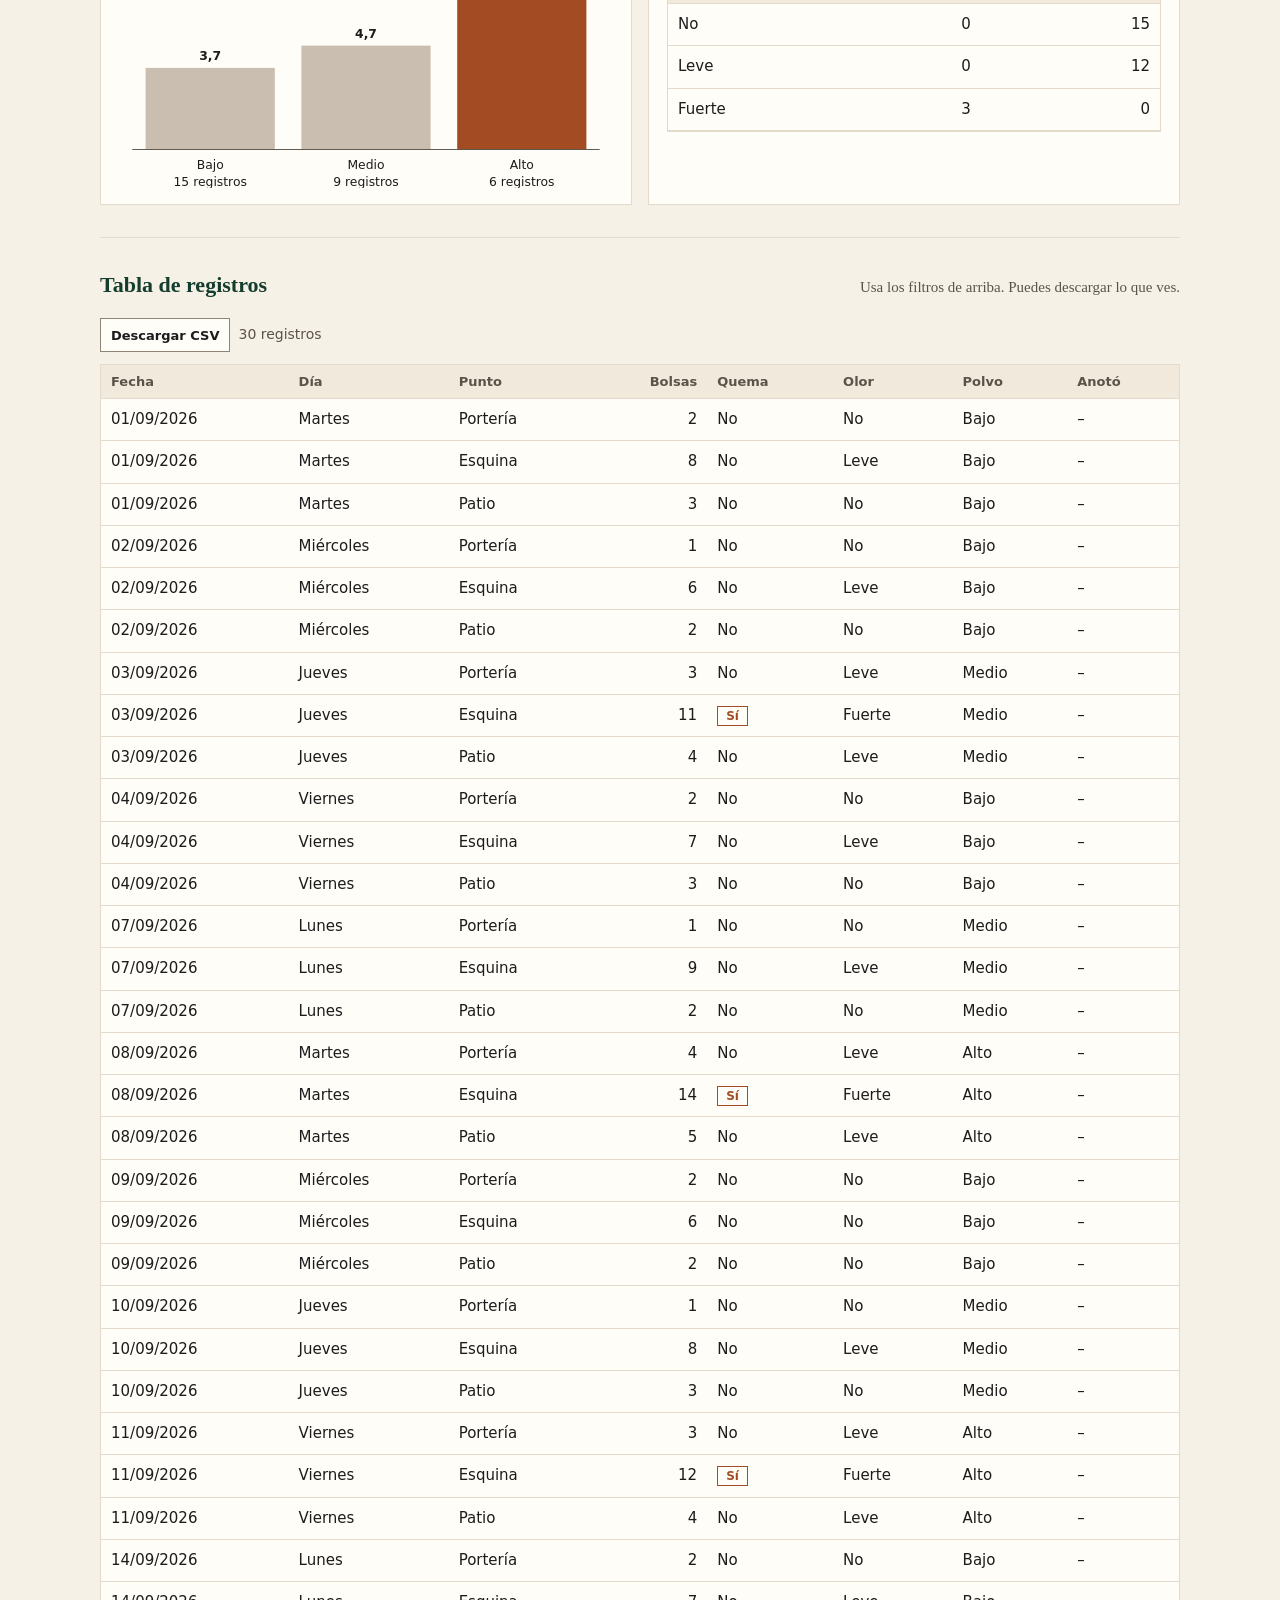
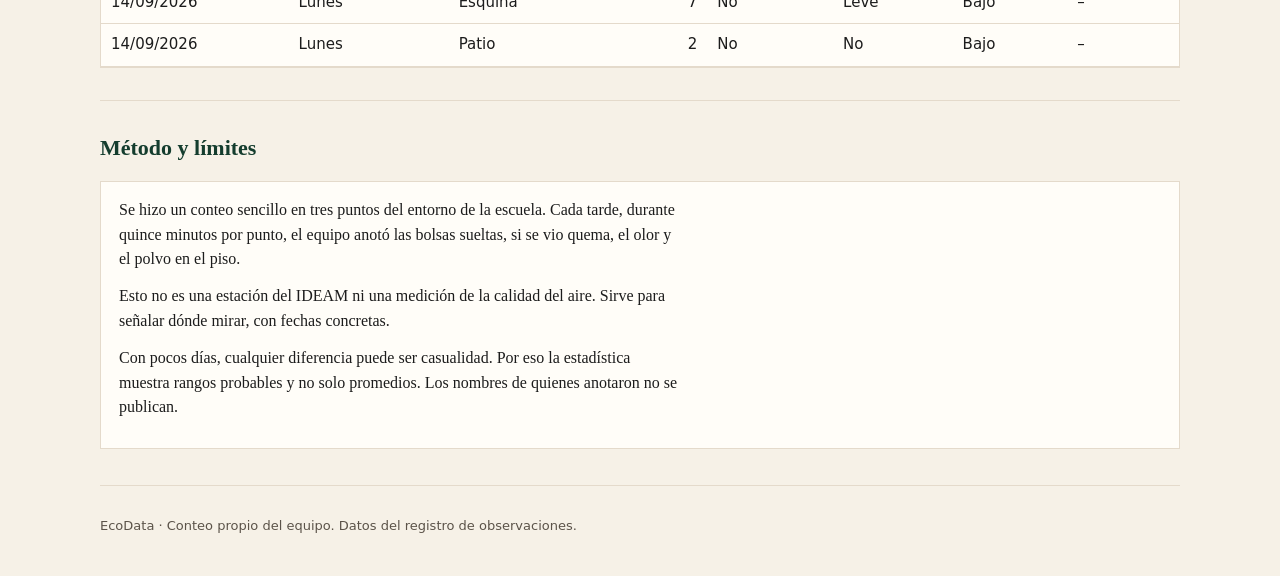
==== commit 8049d33b: "Add files via upload" ====
--- a/index.html
+++ b/index.html
@@ -131,7 +131,7 @@
     </div>
     <div class="tabla-wrap">
       <table class="tabla">
-        <thead><tr><th>Fecha</th><th>Día</th><th>Punto</th><th class="n">Bolsas</th><th>Quema</th><th>Olor</th><th>Polvo</th></tr></thead>
+        <thead><tr><th>Fecha</th><th>Día</th><th>Punto</th><th class="n">Bolsas</th><th>Quema</th><th>Olor</th><th>Polvo</th><th>Anotó</th></tr></thead>
         <tbody id="tbody"></tbody>
       </table>
     </div>
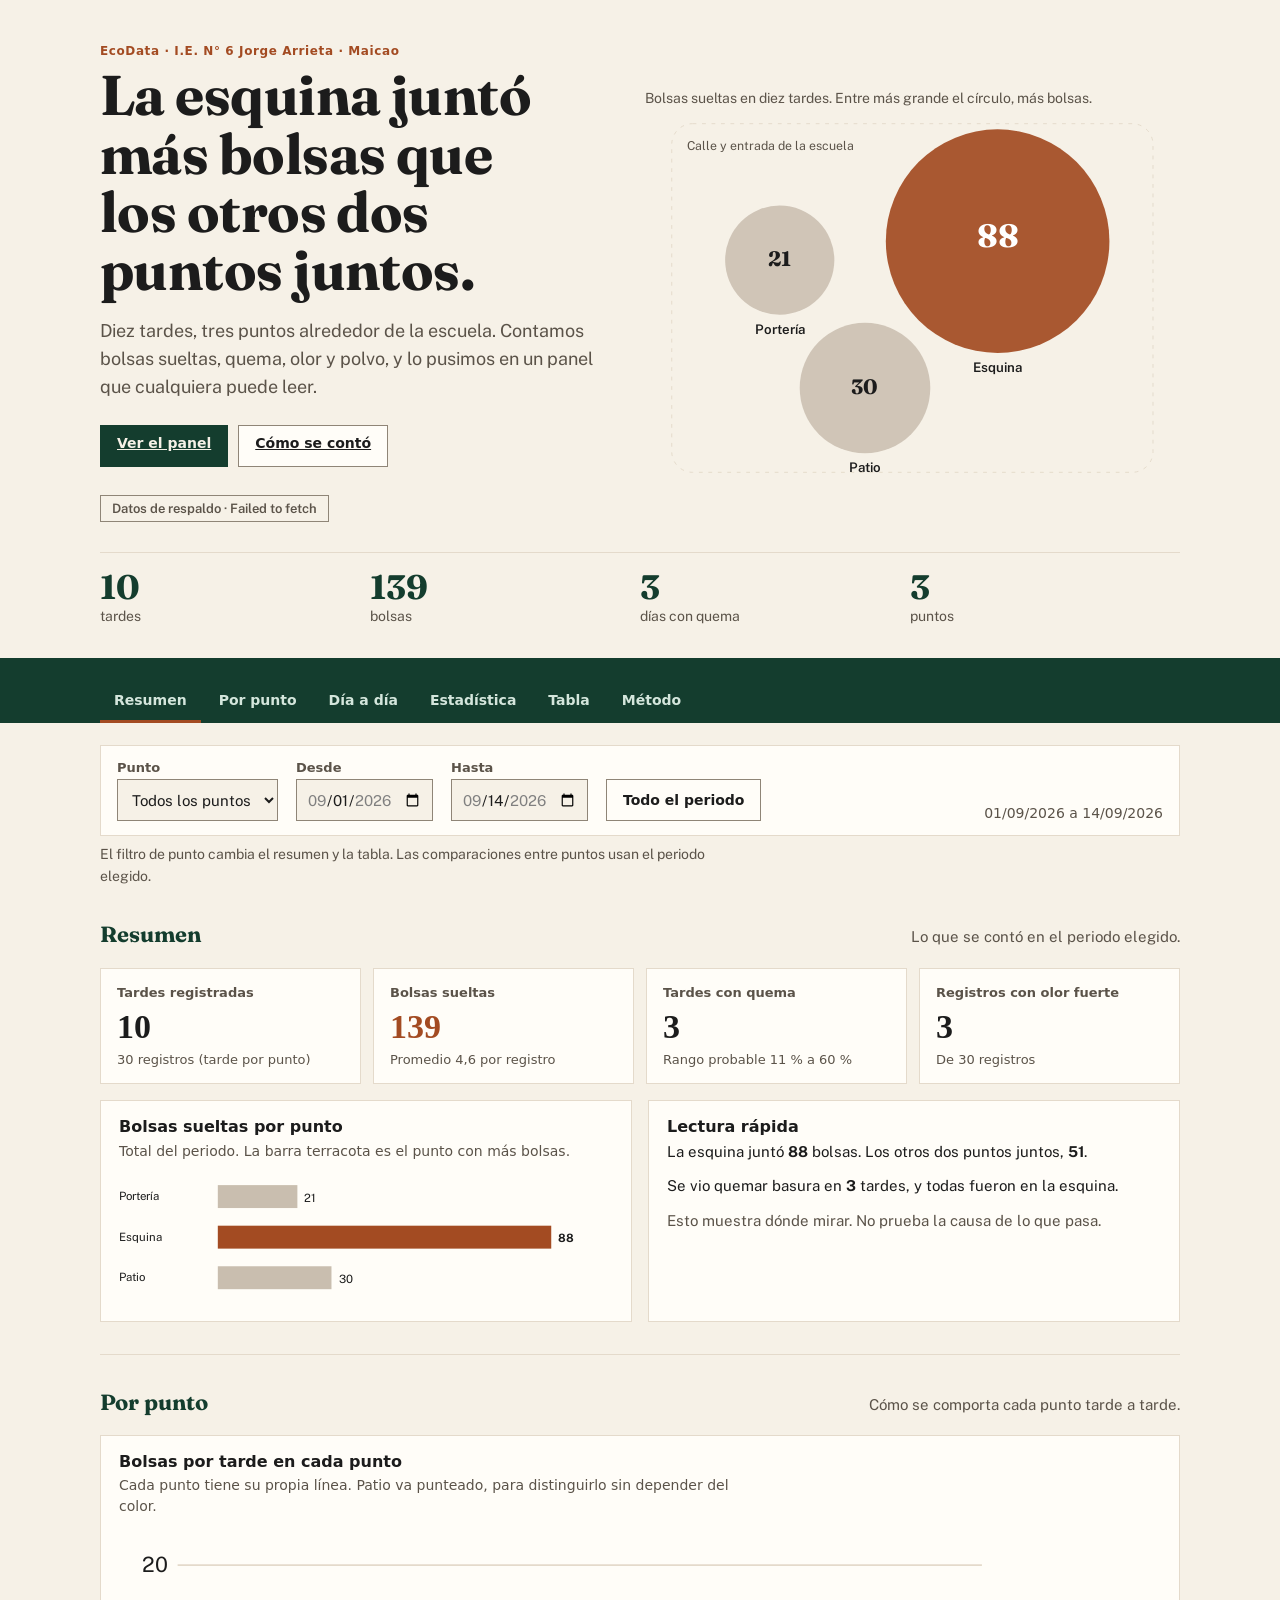
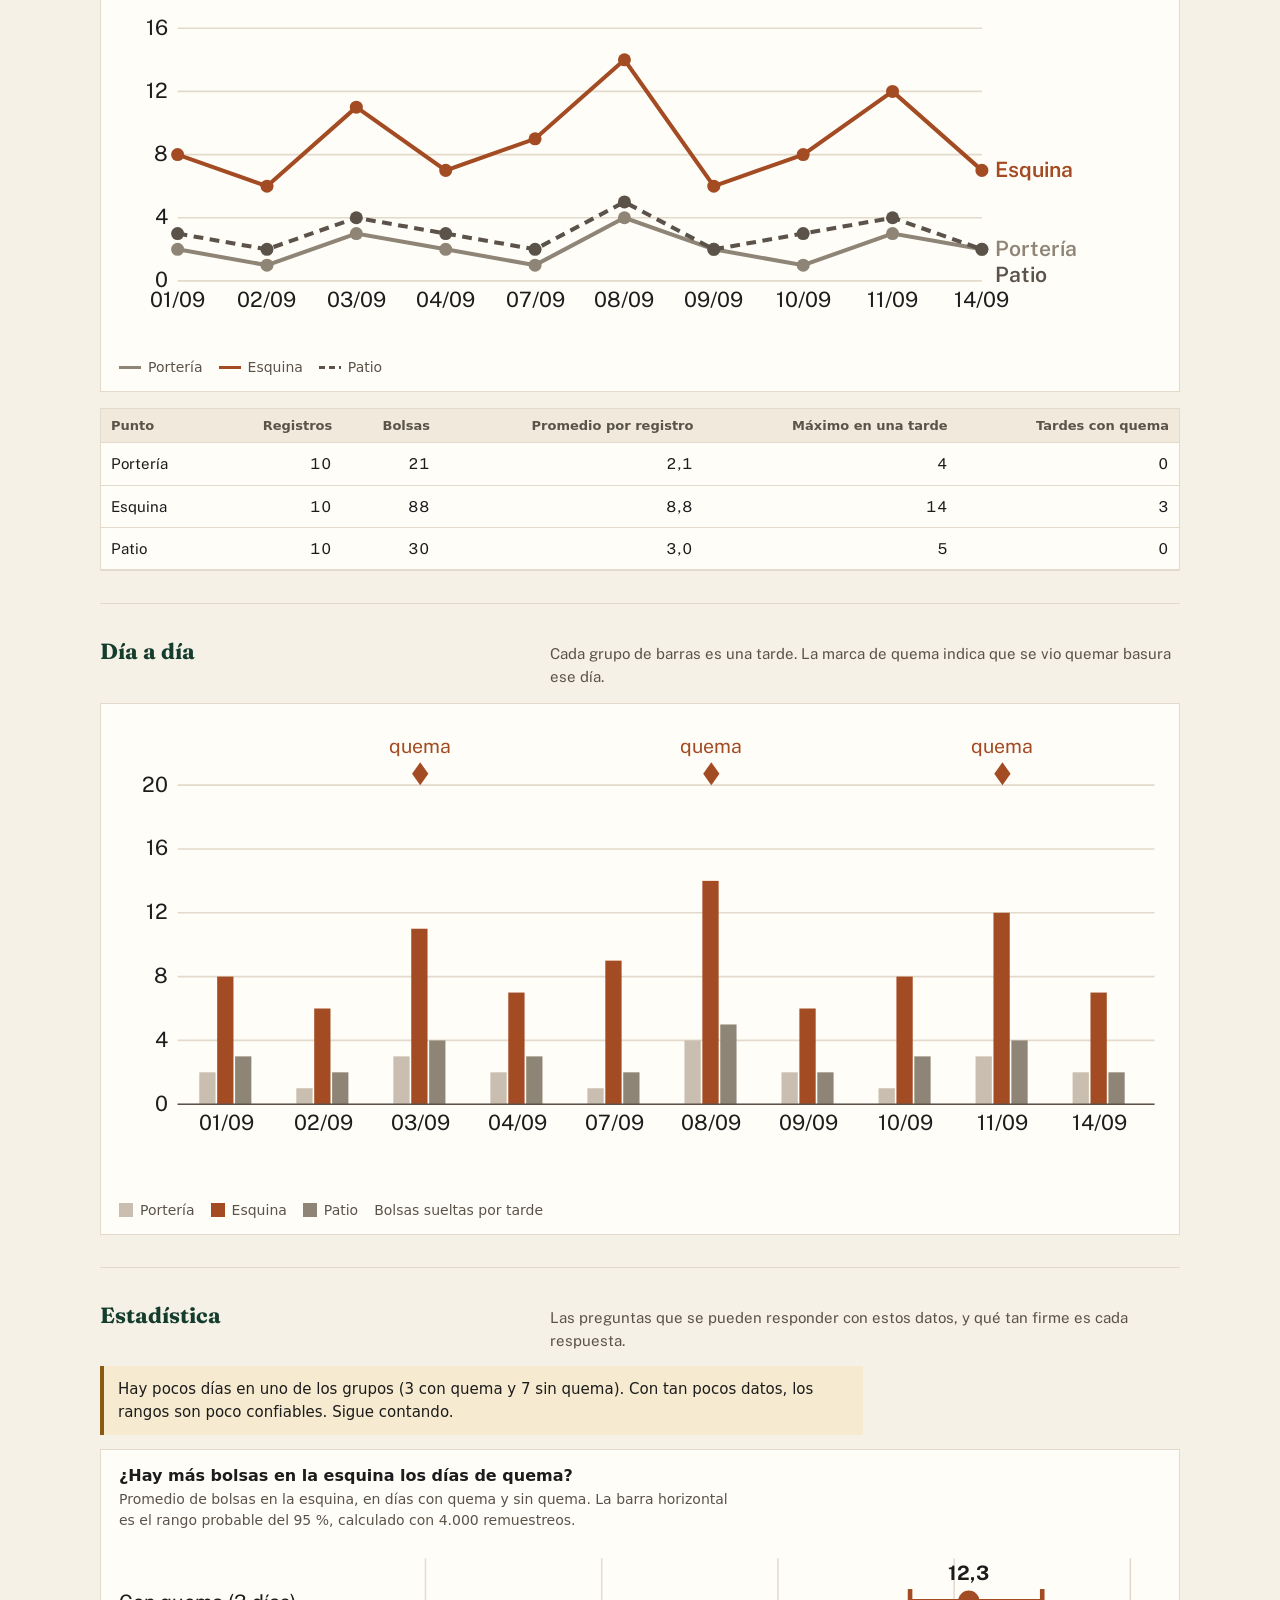
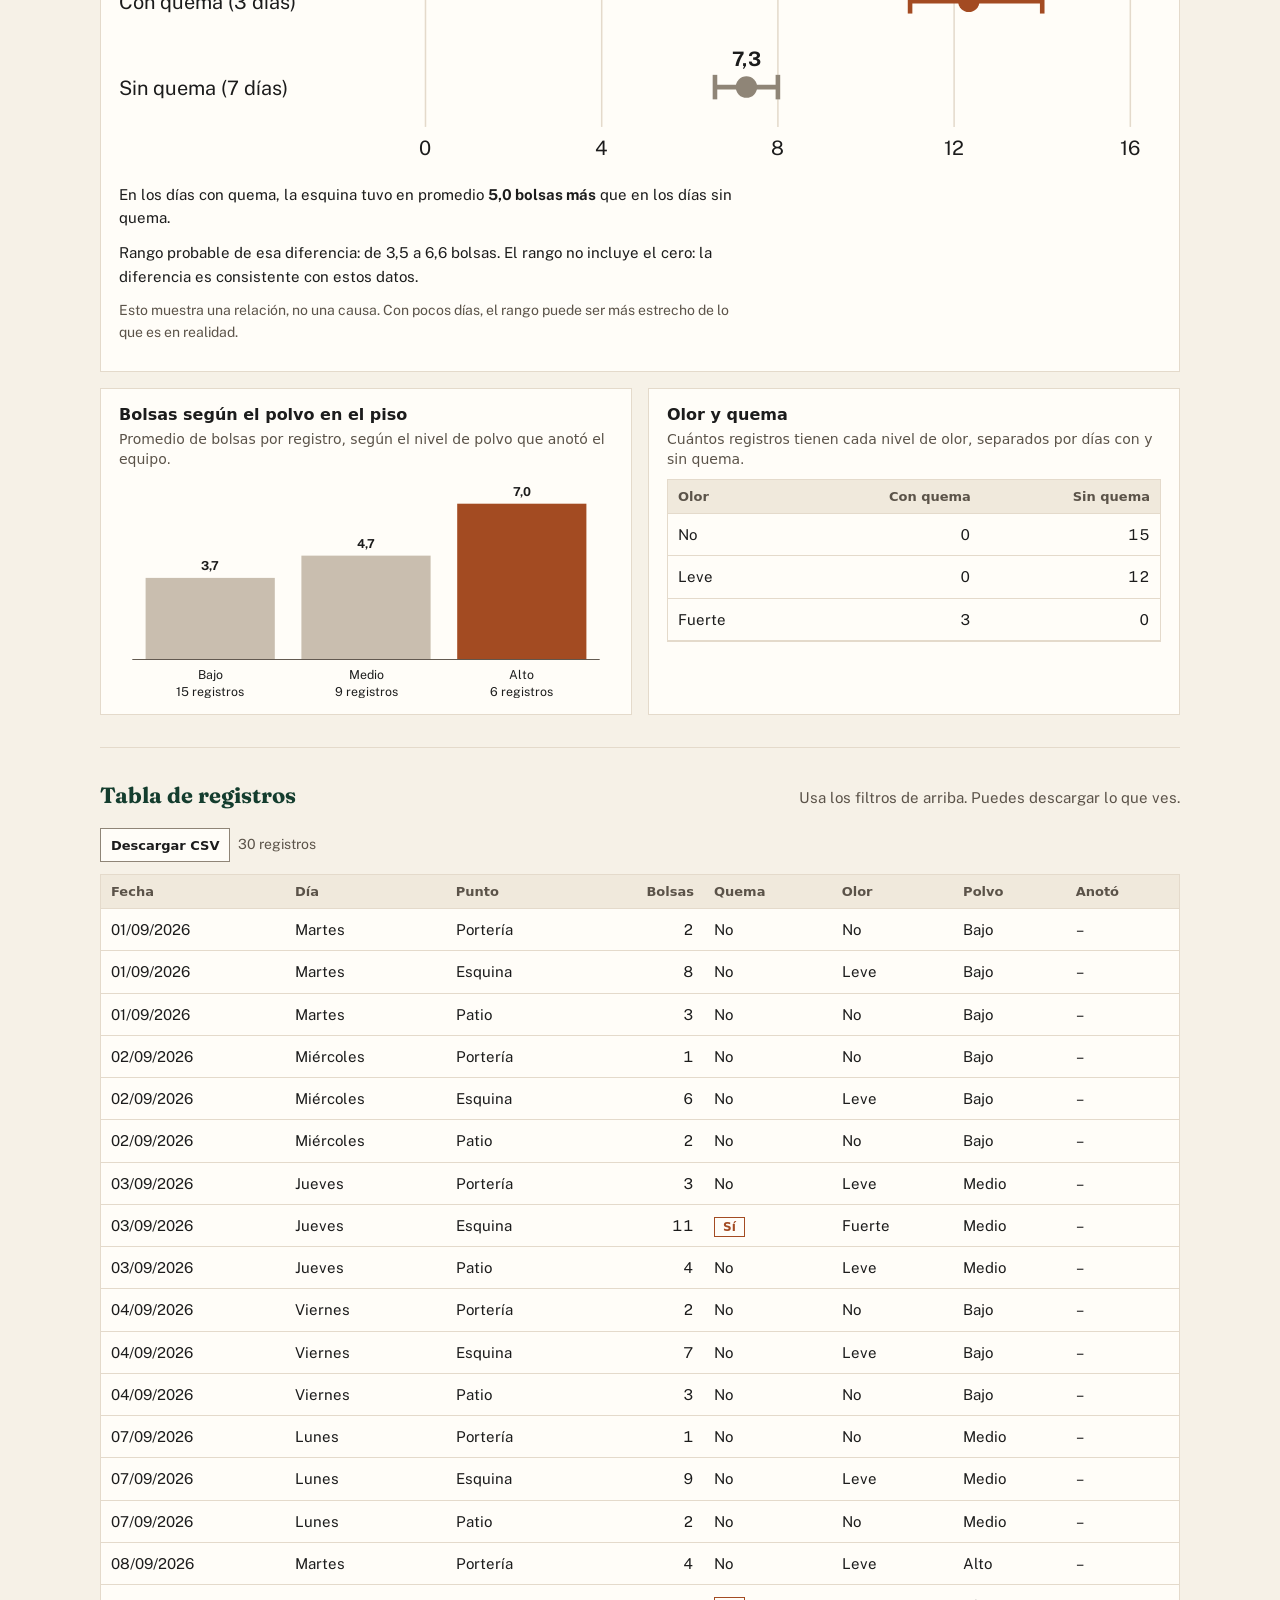
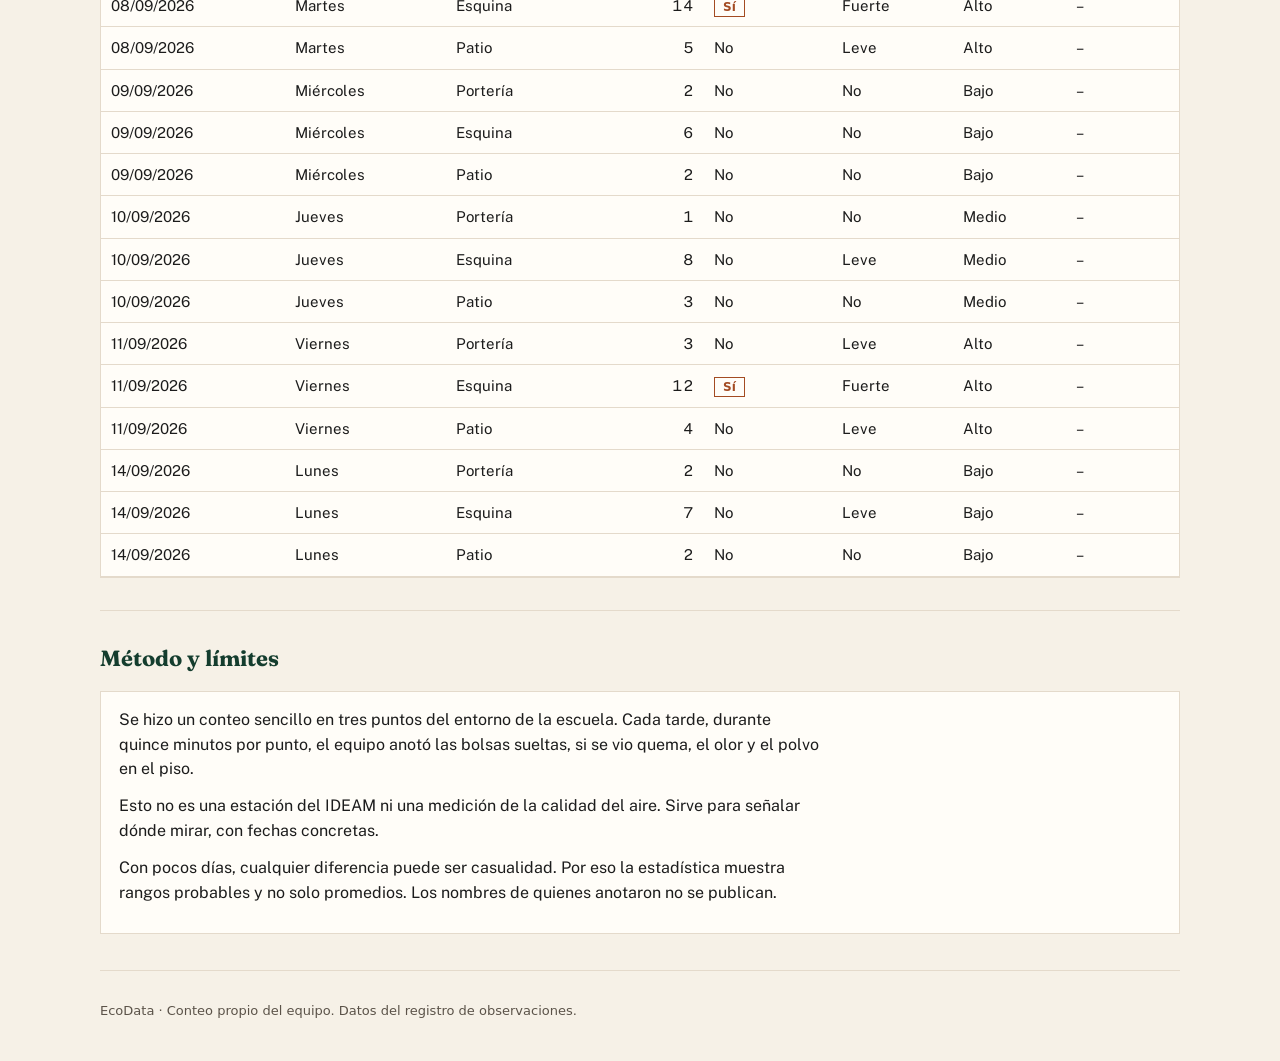
==== commit 49808b5b: "Add files via upload" ====
--- a/index.html
+++ b/index.html
@@ -4,16 +4,36 @@
 <meta charset="utf-8"/>
 <meta name="viewport" content="width=device-width, initial-scale=1"/>
 <title>EcoData · Panel de observaciones</title>
-<link rel="stylesheet" href="ecodata.css?v=2"/>
+<link rel="preconnect" href="https://fonts.googleapis.com"/>
+<link rel="preconnect" href="https://fonts.gstatic.com" crossorigin/>
+<link rel="stylesheet" href="https://fonts.googleapis.com/css2?family=Fraunces:opsz,wght@9..144,600;9..144,700&family=Public+Sans:wght@400;600;700&display=swap"/>
+<link rel="stylesheet" href="ecodata.css?v=3"/>
 </head>
 <body>
 
-<header class="top">
+<header class="portada">
+  <div class="wrap portada-grid">
+    <div class="portada-texto">
+      <p class="kicker">EcoData · I.E. N° 6 Jorge Arrieta · Maicao</p>
+      <h1>La esquina juntó más bolsas que los otros dos puntos juntos.</h1>
+      <p class="lead">Diez tardes, tres puntos alrededor de la escuela. Contamos bolsas sueltas, quema, olor y polvo, y lo pusimos en un panel que cualquiera puede leer.</p>
+      <div class="acciones-hero">
+        <a class="btn primario" href="#resumen">Ver el panel</a>
+        <a class="btn" href="#metodo">Cómo se contó</a>
+      </div>
+      <p class="estado-hero small sans"><span class="estado" id="estado" role="status">Cargando datos…</span></p>
+    </div>
+    <figure class="burbujas" aria-labelledby="t-burbujas">
+      <p id="t-burbujas" class="sans small muted">Bolsas sueltas en diez tardes. Entre más grande el círculo, más bolsas.</p>
+      <div id="burbujas"></div>
+    </figure>
+  </div>
   <div class="wrap">
-    <p class="kicker">ECODATA · PANEL DE OBSERVACIONES</p>
-    <h1 id="titulo">Diez tardes alrededor de la escuela</h1>
-    <p class="sub" id="subtitulo"></p>
-    <span class="estado" id="estado" role="status">Cargando datos…</span>
+    <div class="cifras sans" id="cifras"></div>
+  </div>
+</header>
+<div class="top">
+  <div class="wrap">
     <nav class="nav" aria-label="Secciones">
       <a href="#resumen">Resumen</a>
       <a href="#puntos">Por punto</a>
@@ -23,7 +43,7 @@
       <a href="#metodo">Método</a>
     </nav>
   </div>
-</header>
+</div>
 
 <main class="wrap">
 
@@ -161,14 +181,38 @@
   var datos = [], fuente = "respaldo", motivo = "";
   var F = { punto: "Todos", desde: "", hasta: "" };
 
-  $("titulo").textContent = (ED.CFG.PROYECTO || "EcoData").replace(/^EcoData · /, "") || "Panel";
-  $("subtitulo").textContent = ED.CFG.SUBTITULO || "";
   document.title = ED.CFG.PROYECTO || "EcoData";
 
   function pintarEstado() {
     var el = $("estado");
     if (fuente === "vivo") { el.textContent = "Datos en vivo del registro"; el.classList.remove("warn"); }
     else { el.textContent = "Datos de respaldo" + (motivo ? " · " + motivo : ""); }
+  }
+
+
+  function burbujasPortada(datos) {
+    var pp = ED.porPunto(datos);
+    var W = 520, H = 380, max = Math.max.apply(null, pp.map(function (p) { return p.total; }).concat([1]));
+    var k = 118 / Math.sqrt(max);
+    var pos = { "Portería": [120, 150], "Esquina": [350, 130], "Patio": [210, 285] };
+    var out = '<rect x="6" y="6" width="508" height="368" rx="22" fill="none" style="stroke:var(--rule)" stroke-dasharray="4 6"/>';
+    out += '<text x="22" y="34" style="fill:var(--ink2);font-size:13px;font-family:Public Sans,system-ui,sans-serif">Calle y entrada de la escuela</text>';
+    pp.forEach(function (p) {
+      var c = pos[p.punto], r = Math.max(14, Math.sqrt(p.total) * k), esq = p.punto === "Esquina";
+      out += '<g><title>' + ED.esc(p.punto + ": " + p.total + " bolsas en 10 tardes") + "</title>";
+      out += '<circle cx="' + c[0] + '" cy="' + c[1] + '" r="' + r + '" style="fill:' + (esq ? "var(--accent)" : "var(--neutral)") + ';fill-opacity:' + (esq ? ".92" : ".85") + '"/>';
+      out += '<text x="' + c[0] + '" y="' + (c[1] + 6) + '" text-anchor="middle" style="fill:' + (esq ? "#fff" : "var(--fg)") + ';font:700 ' + (esq ? 34 : 22) + 'px Fraunces,Georgia,serif">' + p.total + "</text>";
+      out += '<text x="' + c[0] + '" y="' + (c[1] + r + 20) + '" text-anchor="middle" style="fill:var(--fg);font:600 14px Public Sans,system-ui,sans-serif">' + ED.esc(p.punto) + "</text></g>";
+    });
+    $("burbujas").innerHTML = '<svg class="chart burbujas-svg" viewBox="0 0 ' + W + ' ' + H + '" role="img" aria-label="Burbujas con las bolsas de cada punto">' + out + "</svg>";
+
+    var r = ED.resumen(datos);
+    var quema = r.quemaDias;
+    $("cifras").innerHTML =
+      '<div><strong>' + ED.entero(r.tardes) + '</strong> tardes</div>' +
+      '<div><strong>' + ED.entero(r.bolsas) + '</strong> bolsas</div>' +
+      '<div><strong>' + ED.entero(quema) + '</strong> días con quema</div>' +
+      '<div><strong>3</strong> puntos</div>';
   }
 
   function kpi(lbl, val, det, destacado) {
@@ -324,6 +368,7 @@
     datos = r.datos || [];
     fuente = r.fuente; motivo = r.motivo || "";
     pintarEstado();
+    burbujasPortada(datos);
     fijarRango();
     pintarTodo();
   });
--- a/ecodata.css
+++ b/ecodata.css
@@ -65,14 +65,15 @@
   margin: 0;
   background: var(--bg);
   color: var(--fg);
-  font: 16px/1.55 Georgia, "Times New Roman", serif;
+  font: 16px/1.55 "Public Sans", "Segoe UI", system-ui, sans-serif;
   padding-left: max(16px, env(safe-area-inset-left, 0px));
   padding-right: max(16px, env(safe-area-inset-right, 0px));
 }
 .sans, button, input, select, textarea, table, .chart text {
-  font-family: "Segoe UI", system-ui, -apple-system, Roboto, Arial, sans-serif;
+  font-family: "Public Sans", "Segoe UI", system-ui, -apple-system, Roboto, Arial, sans-serif;
 }
 main, .wrap { max-width: 1080px; margin: 0 auto; }
+h1, h2, h3, .num, .kpi .val, .big { font-family: Fraunces, Georgia, "Times New Roman", serif; }
 h1, h2, h3 { text-wrap: balance; line-height: 1.2; }
 h1 { font-size: clamp(26px, 5vw, 40px); margin: 0; color: var(--green); }
 h2 { font-size: 22px; margin: 0 0 6px; color: var(--green); }
@@ -186,3 +187,25 @@
 footer.pie { font: 13px/1.5 "Segoe UI", system-ui, sans-serif; color: var(--ink2); padding: 30px 0 40px; margin-top: 30px; border-top: 1px solid var(--rule); }
 
 @media (prefers-reduced-motion: reduce) { * { scroll-behavior: auto !important; } }
+
+/* Portada */
+.portada { padding: 44px 0 26px; background: var(--bg); }
+.portada-grid { display: grid; grid-template-columns: minmax(0, 1fr) minmax(0, 1.05fr); gap: 36px; align-items: center; }
+@media (max-width: 860px) { .portada-grid { grid-template-columns: 1fr; gap: 24px; } }
+.portada h1 { font-size: clamp(32px, 5.2vw, 56px); line-height: 1.04; letter-spacing: -.01em; color: var(--fg); margin: 0; font-weight: 700; }
+.portada .kicker { color: var(--accent); }
+.portada .lead { font-size: 18px; color: var(--ink2); margin: 18px 0 0; max-width: 46ch; }
+.acciones-hero { display: flex; flex-wrap: wrap; gap: 10px; margin-top: 24px; }
+.estado-hero { margin: 18px 0 0; }
+.estado-hero .estado { display: inline-block; font: 600 13px "Public Sans", system-ui, sans-serif; padding: 5px 11px; border: 1px solid var(--ink-soft); color: var(--ink2); }
+.burbujas { margin: 0; min-width: 0; }
+.burbujas p { margin: 0 0 8px; }
+.burbujas-svg { max-height: 360px; }
+.cifras { display: grid; grid-template-columns: repeat(4, minmax(0, 1fr)); gap: 0; margin-top: 30px; border-top: 1px solid var(--rule); }
+.cifras > div { padding: 16px 16px 4px 0; font-size: 14px; color: var(--ink2); }
+.cifras strong { display: block; font: 700 34px/1.1 Fraunces, Georgia, serif; color: var(--green); font-variant-numeric: tabular-nums; }
+@media (max-width: 620px) { .cifras { grid-template-columns: repeat(2, minmax(0, 1fr)); } }
+.top { background: var(--green); margin-inline: -16px; padding-inline: 16px; }
+.top .nav { margin-top: 0; }
+.top .nav a { color: #d4e6dc; }
+.portada + .top { margin-top: 0; }
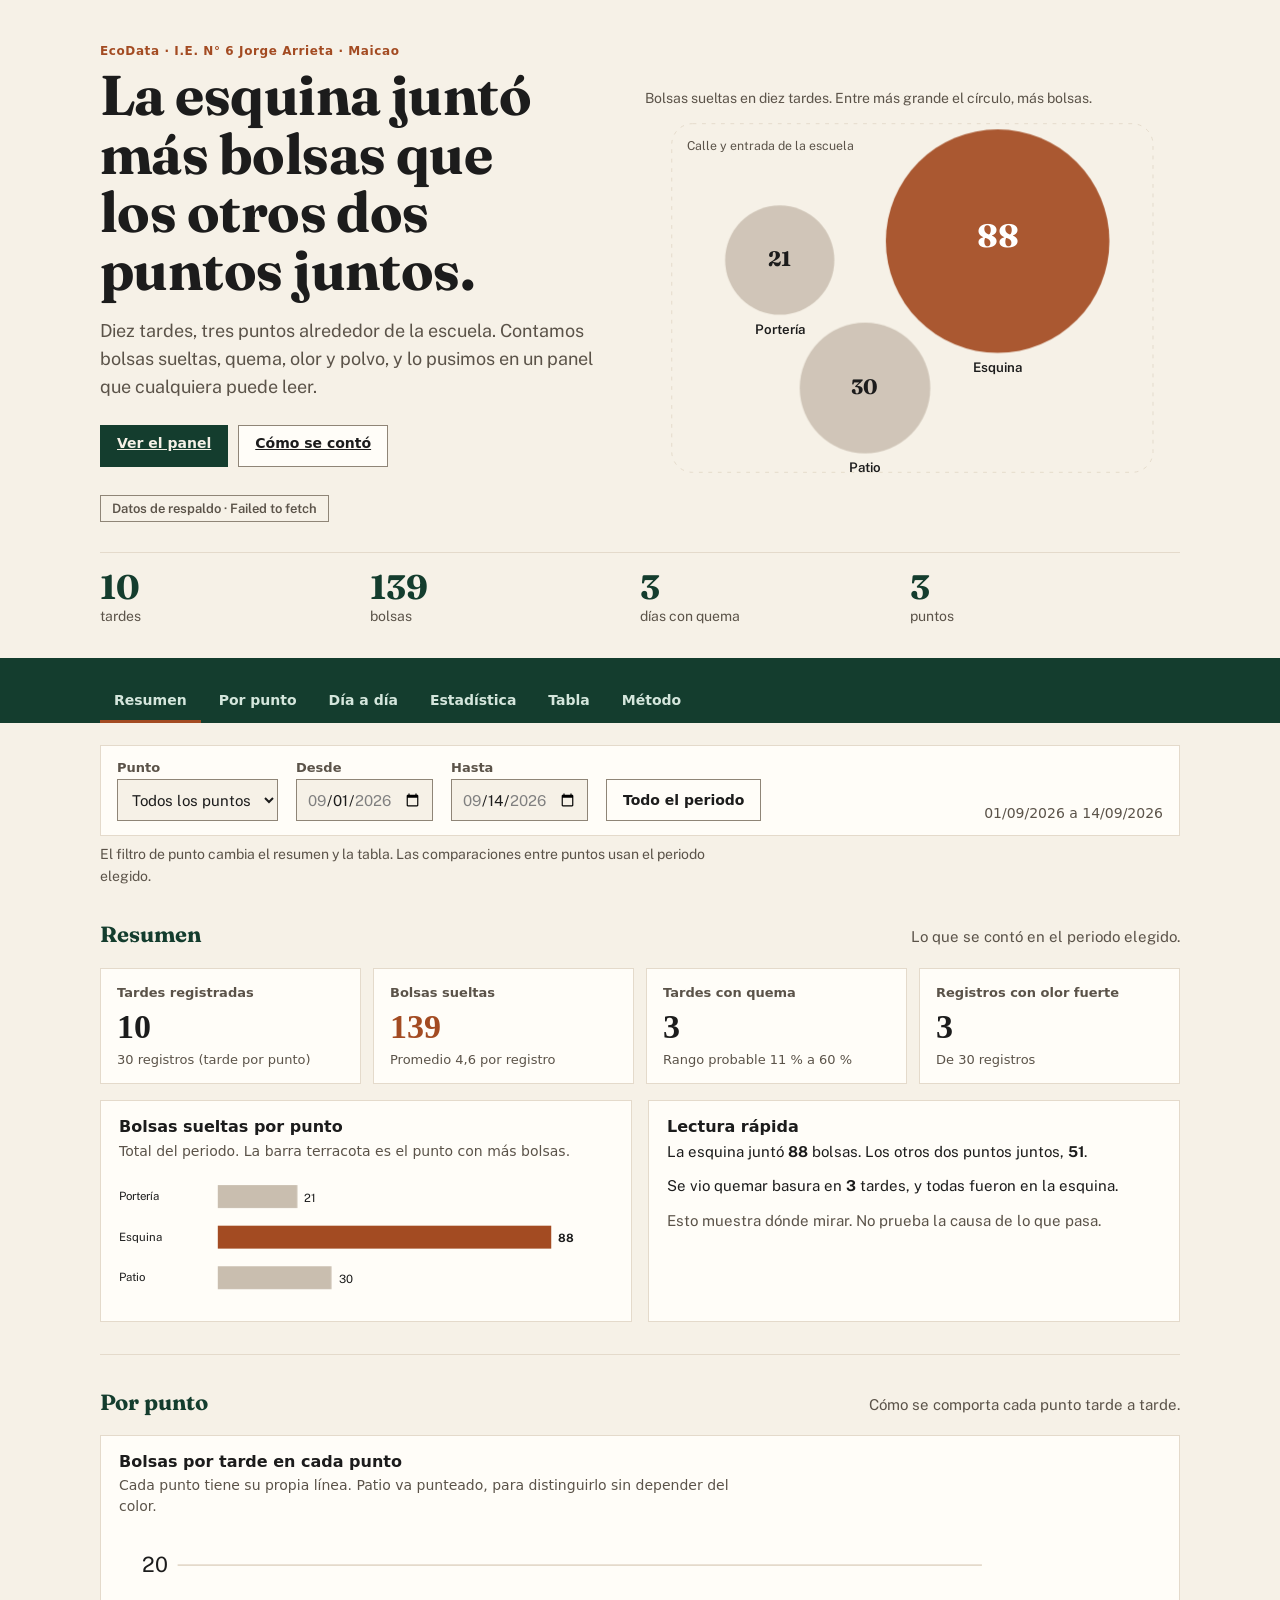
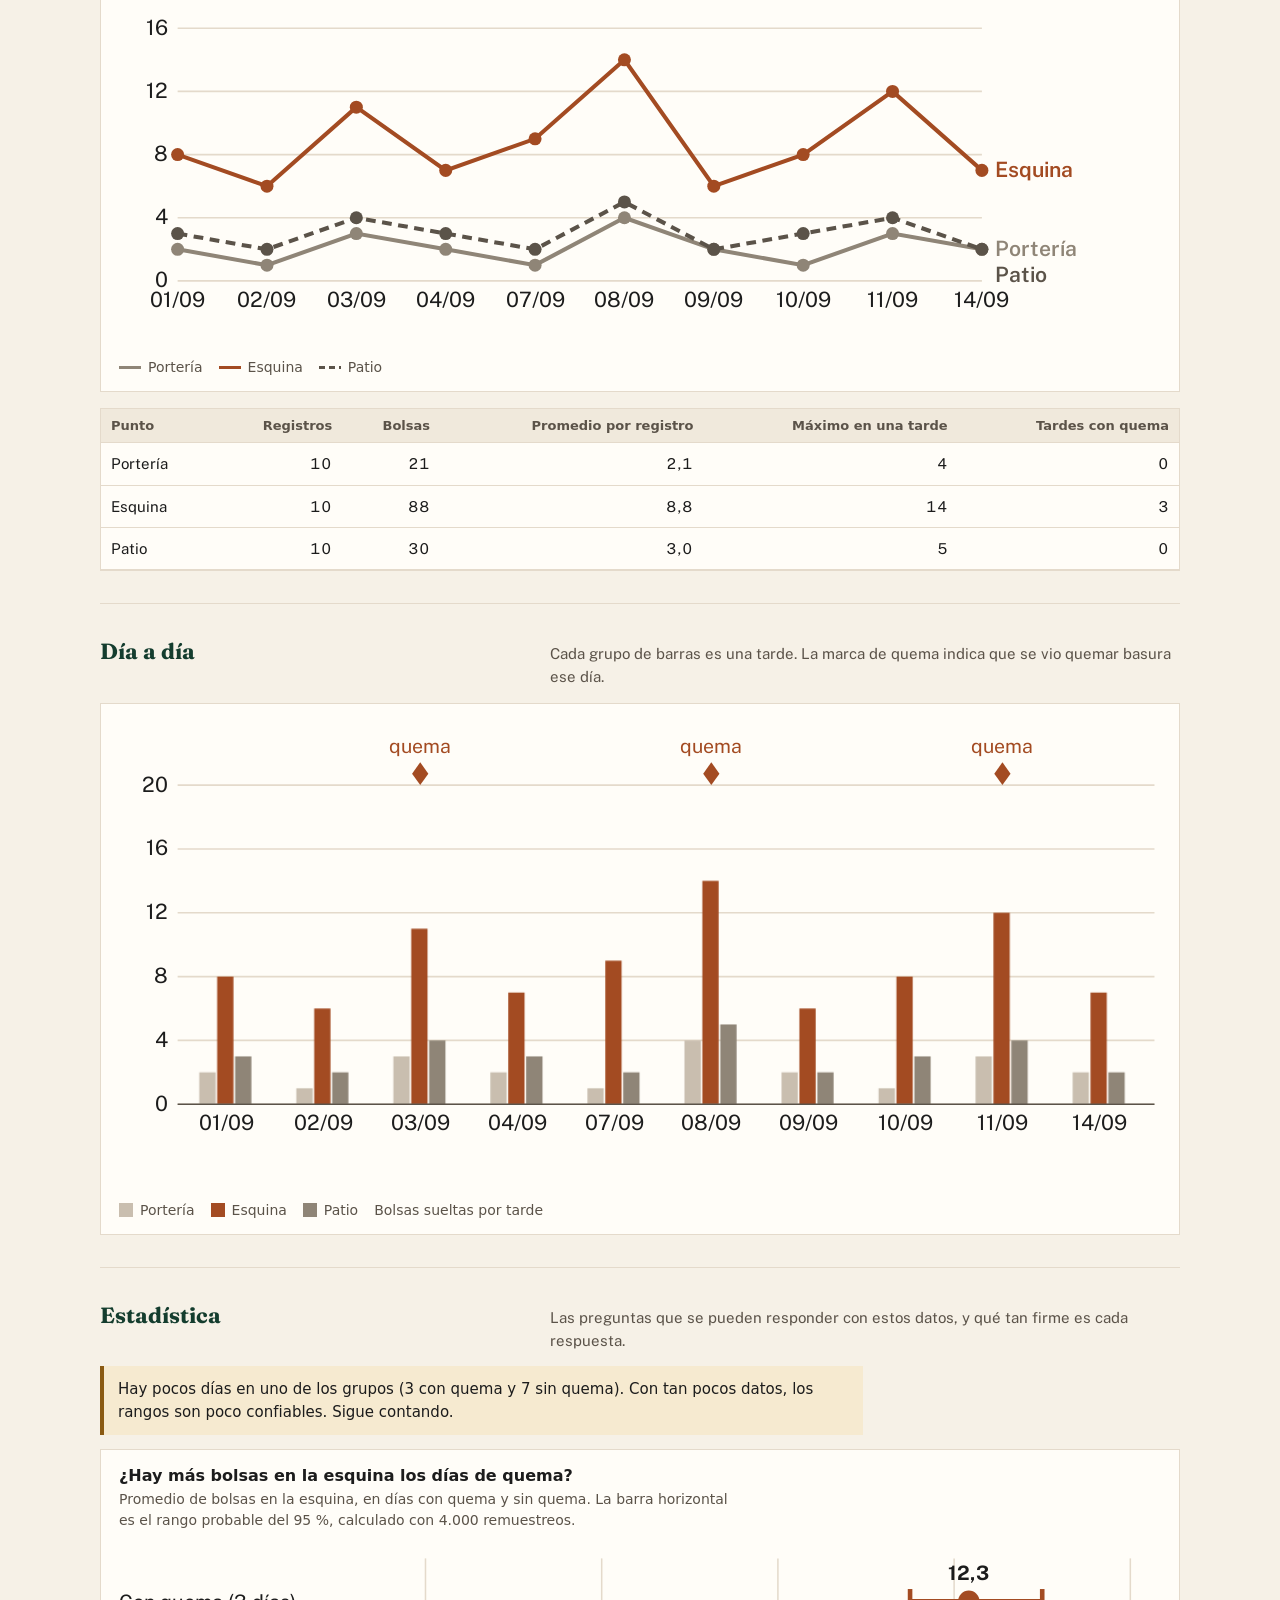
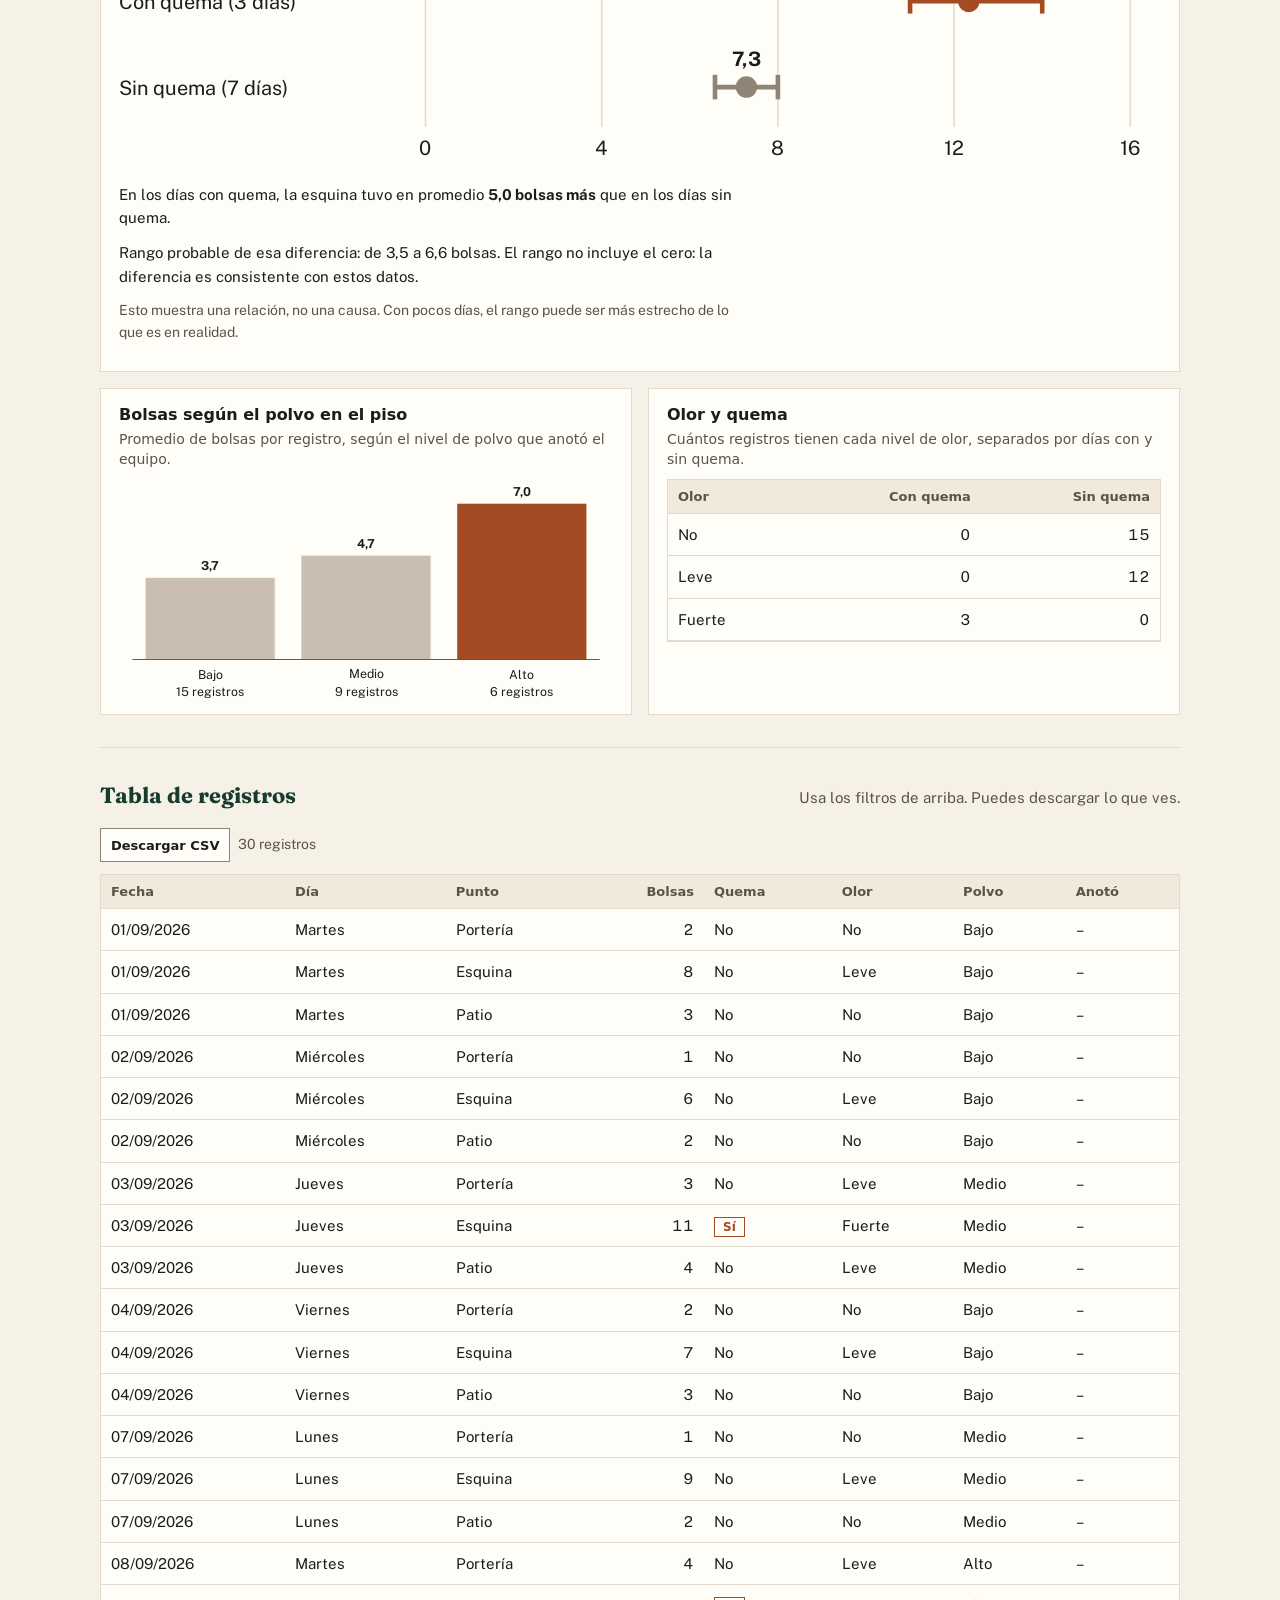
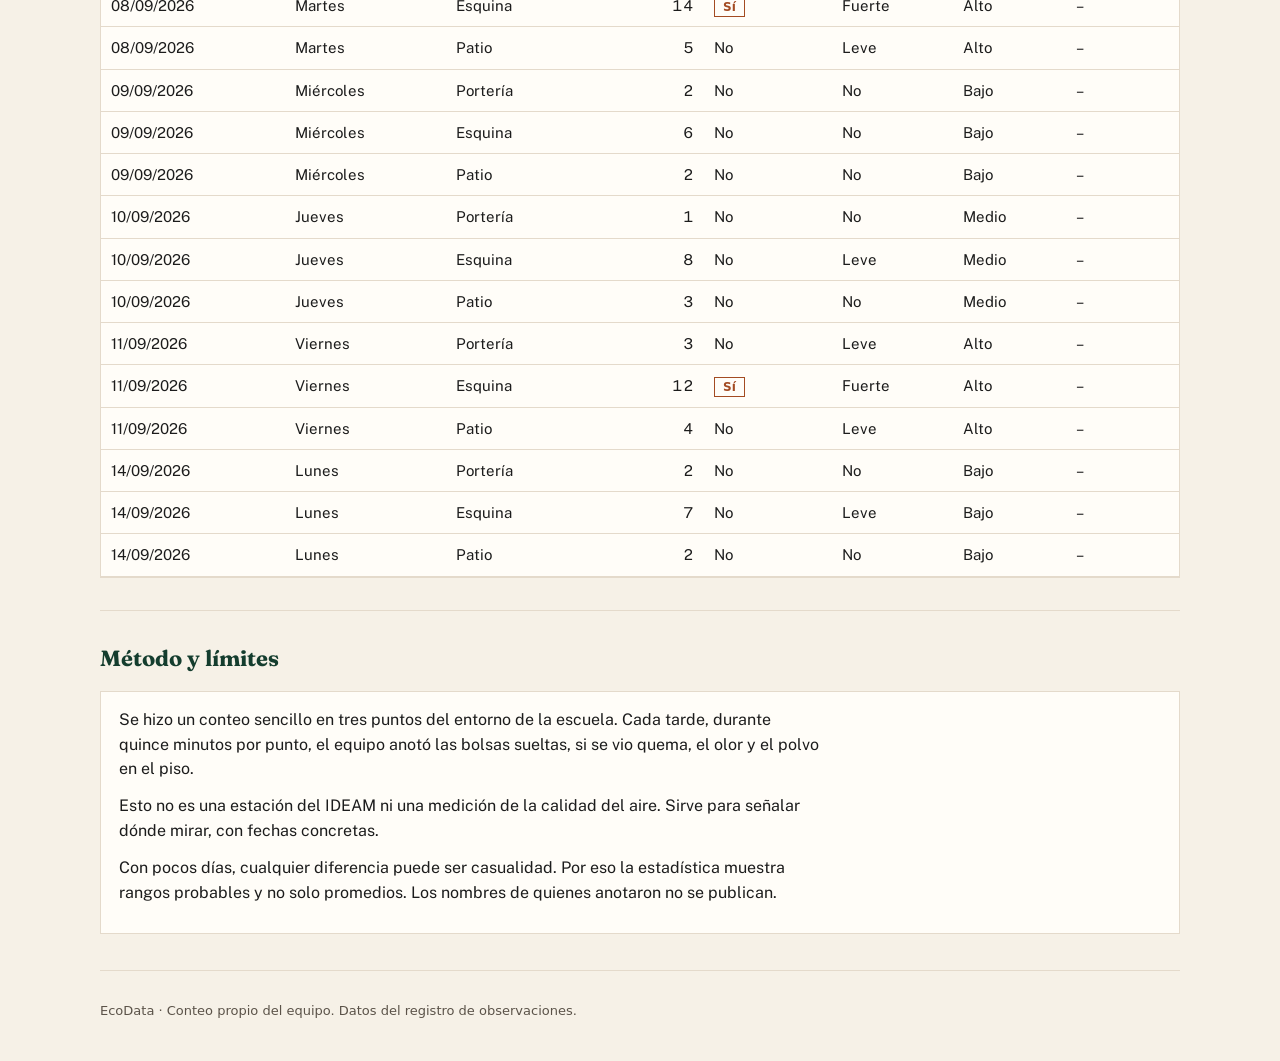
==== commit d2237dce: "Add files via upload" ====
--- a/index.html
+++ b/index.html
@@ -7,7 +7,7 @@
 <link rel="preconnect" href="https://fonts.googleapis.com"/>
 <link rel="preconnect" href="https://fonts.gstatic.com" crossorigin/>
 <link rel="stylesheet" href="https://fonts.googleapis.com/css2?family=Fraunces:opsz,wght@9..144,600;9..144,700&family=Public+Sans:wght@400;600;700&display=swap"/>
-<link rel="stylesheet" href="ecodata.css?v=3"/>
+<link rel="stylesheet" href="ecodata.css?v=4"/>
 </head>
 <body>
 
@@ -173,7 +173,7 @@
 
 <script src="config.js?v=2"></script>
 <script src="datos_base.js?v=2"></script>
-<script src="ecodata.js?v=2"></script>
+<script src="ecodata.js?v=4"></script>
 <script>
 (function () {
   "use strict";
@@ -197,9 +197,9 @@
     var pos = { "Portería": [120, 150], "Esquina": [350, 130], "Patio": [210, 285] };
     var out = '<rect x="6" y="6" width="508" height="368" rx="22" fill="none" style="stroke:var(--rule)" stroke-dasharray="4 6"/>';
     out += '<text x="22" y="34" style="fill:var(--ink2);font-size:13px;font-family:Public Sans,system-ui,sans-serif">Calle y entrada de la escuela</text>';
-    pp.forEach(function (p) {
+    pp.forEach(function (p, i) {
       var c = pos[p.punto], r = Math.max(14, Math.sqrt(p.total) * k), esq = p.punto === "Esquina";
-      out += '<g><title>' + ED.esc(p.punto + ": " + p.total + " bolsas en 10 tardes") + "</title>";
+      out += '<g class="burbuja-g" style="--d:' + (i * 160) + 'ms"><title>' + ED.esc(p.punto + ": " + p.total + " bolsas en 10 tardes") + "</title>";
       out += '<circle cx="' + c[0] + '" cy="' + c[1] + '" r="' + r + '" style="fill:' + (esq ? "var(--accent)" : "var(--neutral)") + ';fill-opacity:' + (esq ? ".92" : ".85") + '"/>';
       out += '<text x="' + c[0] + '" y="' + (c[1] + 6) + '" text-anchor="middle" style="fill:' + (esq ? "#fff" : "var(--fg)") + ';font:700 ' + (esq ? 34 : 22) + 'px Fraunces,Georgia,serif">' + p.total + "</text>";
       out += '<text x="' + c[0] + '" y="' + (c[1] + r + 20) + '" text-anchor="middle" style="fill:var(--fg);font:600 14px Public Sans,system-ui,sans-serif">' + ED.esc(p.punto) + "</text></g>";
@@ -209,10 +209,29 @@
     var r = ED.resumen(datos);
     var quema = r.quemaDias;
     $("cifras").innerHTML =
-      '<div><strong>' + ED.entero(r.tardes) + '</strong> tardes</div>' +
-      '<div><strong>' + ED.entero(r.bolsas) + '</strong> bolsas</div>' +
-      '<div><strong>' + ED.entero(quema) + '</strong> días con quema</div>' +
-      '<div><strong>3</strong> puntos</div>';
+      '<div><strong data-to="' + r.tardes + '">0</strong> tardes</div>' +
+      '<div><strong data-to="' + r.bolsas + '">0</strong> bolsas</div>' +
+      '<div><strong data-to="' + quema + '">0</strong> días con quema</div>' +
+      '<div><strong data-to="3">0</strong> puntos</div>';
+    contarCifras();
+  }
+
+  /* Sube cada cifra hasta su valor. Sin movimiento si el sistema lo pide. */
+  function contarCifras() {
+    var reducir = window.matchMedia && window.matchMedia("(prefers-reduced-motion: reduce)").matches;
+    document.querySelectorAll("#cifras strong").forEach(function (el, i) {
+      var hasta = Number(el.getAttribute("data-to")) || 0;
+      if (reducir) { el.textContent = ED.entero(hasta); return; }
+      var inicio = null, dur = 900, demora = 300 + i * 120;
+      function paso(t) {
+        if (inicio === null) inicio = t + demora;
+        if (t < inicio) { requestAnimationFrame(paso); return; }
+        var p = Math.min(1, (t - inicio) / dur);
+        el.textContent = ED.entero(hasta * (1 - Math.pow(1 - p, 3)));
+        if (p < 1) requestAnimationFrame(paso);
+      }
+      requestAnimationFrame(paso);
+    });
   }
 
   function kpi(lbl, val, det, destacado) {
--- a/ecodata.css
+++ b/ecodata.css
@@ -1,6 +1,7 @@
 /* EcoData · estilos compartidos. Papel, tinta verde oscuro y terracota para destacar la esquina.
    Cada color es un token; el tema oscuro los redefine. */
 :root {
+  --ease: cubic-bezier(.2, .8, .2, 1);
   --bg: #f6f1e7;
   --card: #fffdf8;
   --card-2: #f0e9dc;
@@ -209,3 +210,29 @@
 .top .nav { margin-top: 0; }
 .top .nav a { color: #d4e6dc; }
 .portada + .top { margin-top: 0; }
+
+/* Transiciones: solo para dar sentido al cambio. Se desactivan si el sistema pide menos movimiento. */
+@keyframes crece-v { from { transform: scaleY(0); } to { transform: scaleY(1); } }
+@keyframes crece-h { from { transform: scaleX(0); } to { transform: scaleX(1); } }
+@keyframes burbuja-in { from { transform: scale(0); opacity: 0; } to { transform: scale(1); opacity: 1; } }
+@keyframes aparece { from { opacity: 0; transform: translateY(6px); } to { opacity: 1; transform: none; } }
+.barra-v { transform-box: fill-box; transform-origin: 50% 100%; animation: crece-v .7s var(--ease) both; }
+.barra-h { transform-box: fill-box; transform-origin: 0 50%; animation: crece-h .8s var(--ease) both; }
+.burbuja-g circle { transform-box: fill-box; transform-origin: center; animation: burbuja-in .8s var(--ease) both; animation-delay: var(--d, 0ms); }
+.burbuja-g text { animation: aparece .6s var(--ease) both; animation-delay: calc(var(--d, 0ms) + 250ms); }
+.kpis .kpi { animation: aparece .6s var(--ease) both; }
+.kpis .kpi:nth-child(2) { animation-delay: 80ms; }
+.kpis .kpi:nth-child(3) { animation-delay: 160ms; }
+.kpis .kpi:nth-child(4) { animation-delay: 240ms; }
+.nav a { transition: color .2s, border-color .2s; }
+.btn { transition: background-color .2s, color .2s, transform .15s, border-color .2s; }
+.btn:hover:not(:disabled) { transform: translateY(-1px); }
+.btn:active:not(:disabled) { transform: translateY(0); }
+.kpi { transition: border-color .25s; }
+.kpi:hover { border-color: var(--ink-soft); }
+.tabla td, .tabla th { transition: background-color .15s; }
+select, input { transition: border-color .2s, box-shadow .2s; }
+select:focus-visible, input:focus-visible { box-shadow: 0 0 0 3px var(--accent-soft); }
+@media (prefers-reduced-motion: reduce) {
+  *, *::before, *::after { animation: none !important; transition: none !important; }
+}
